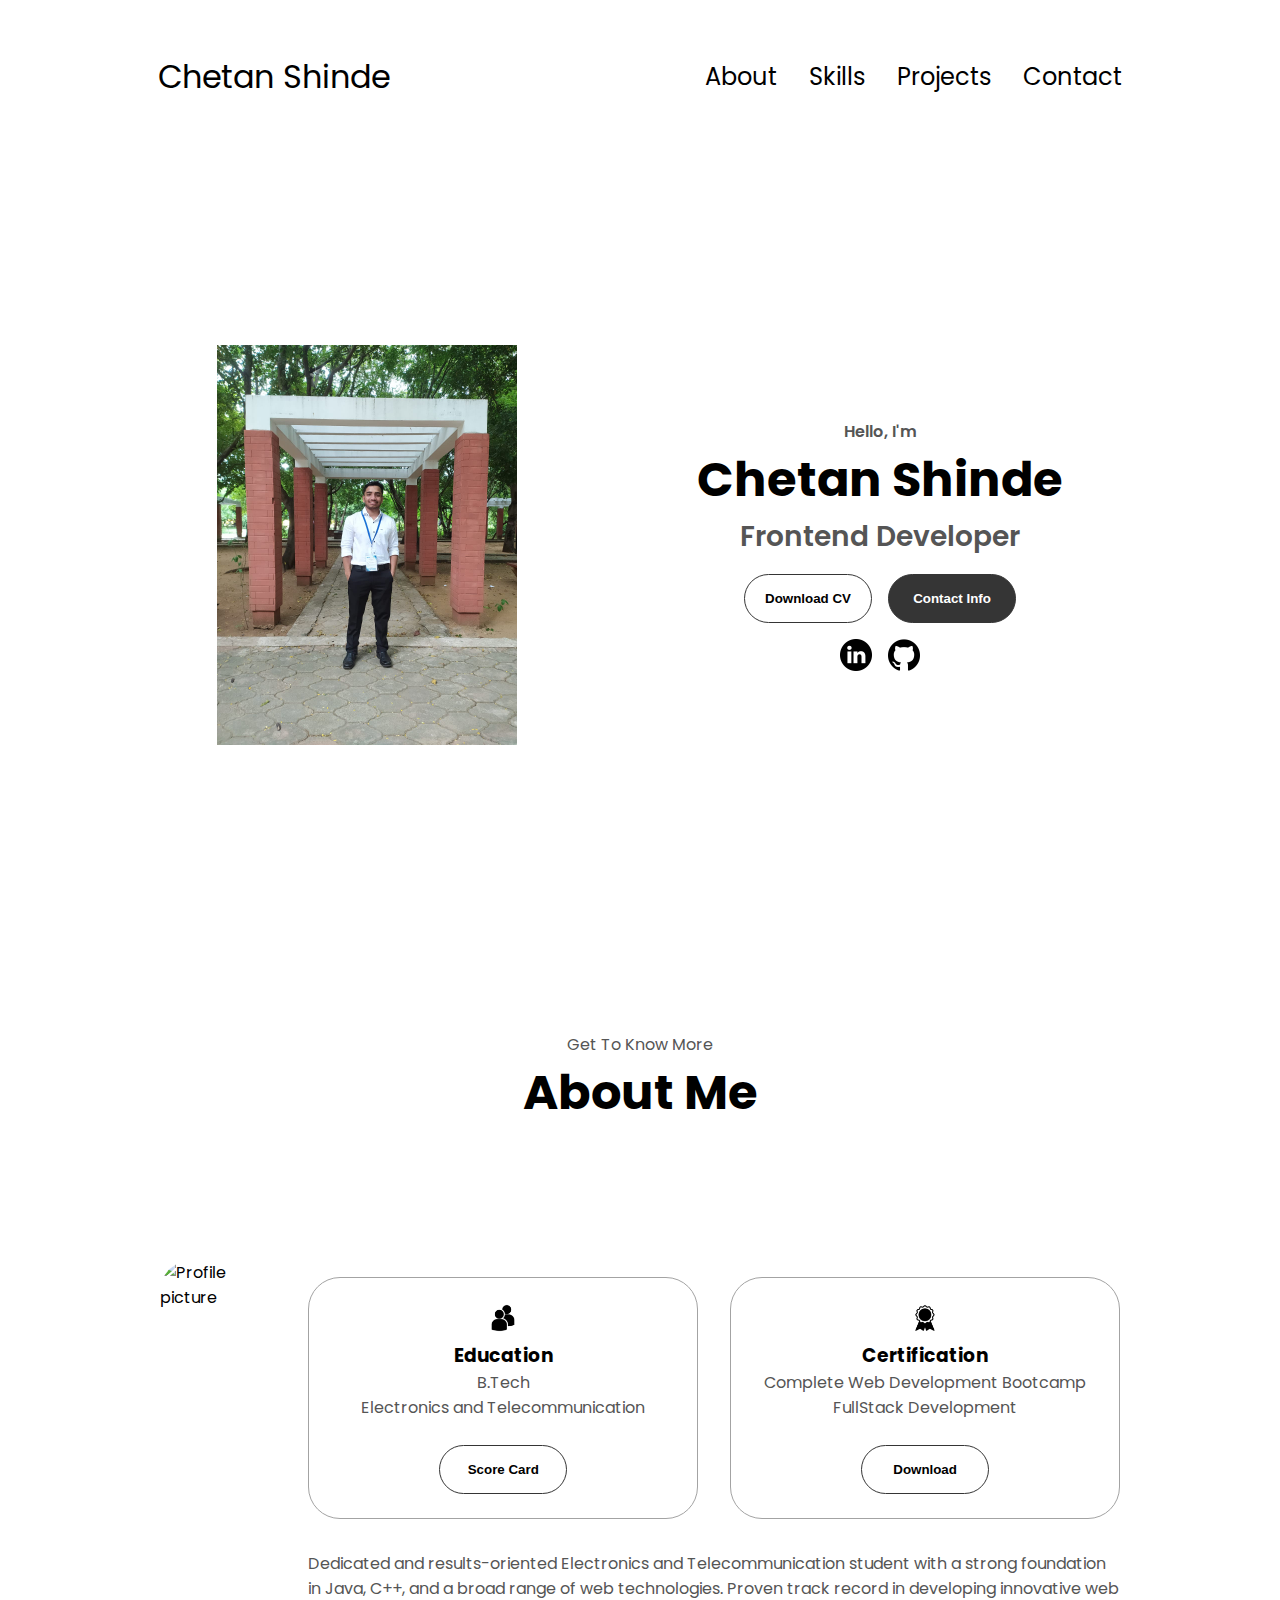
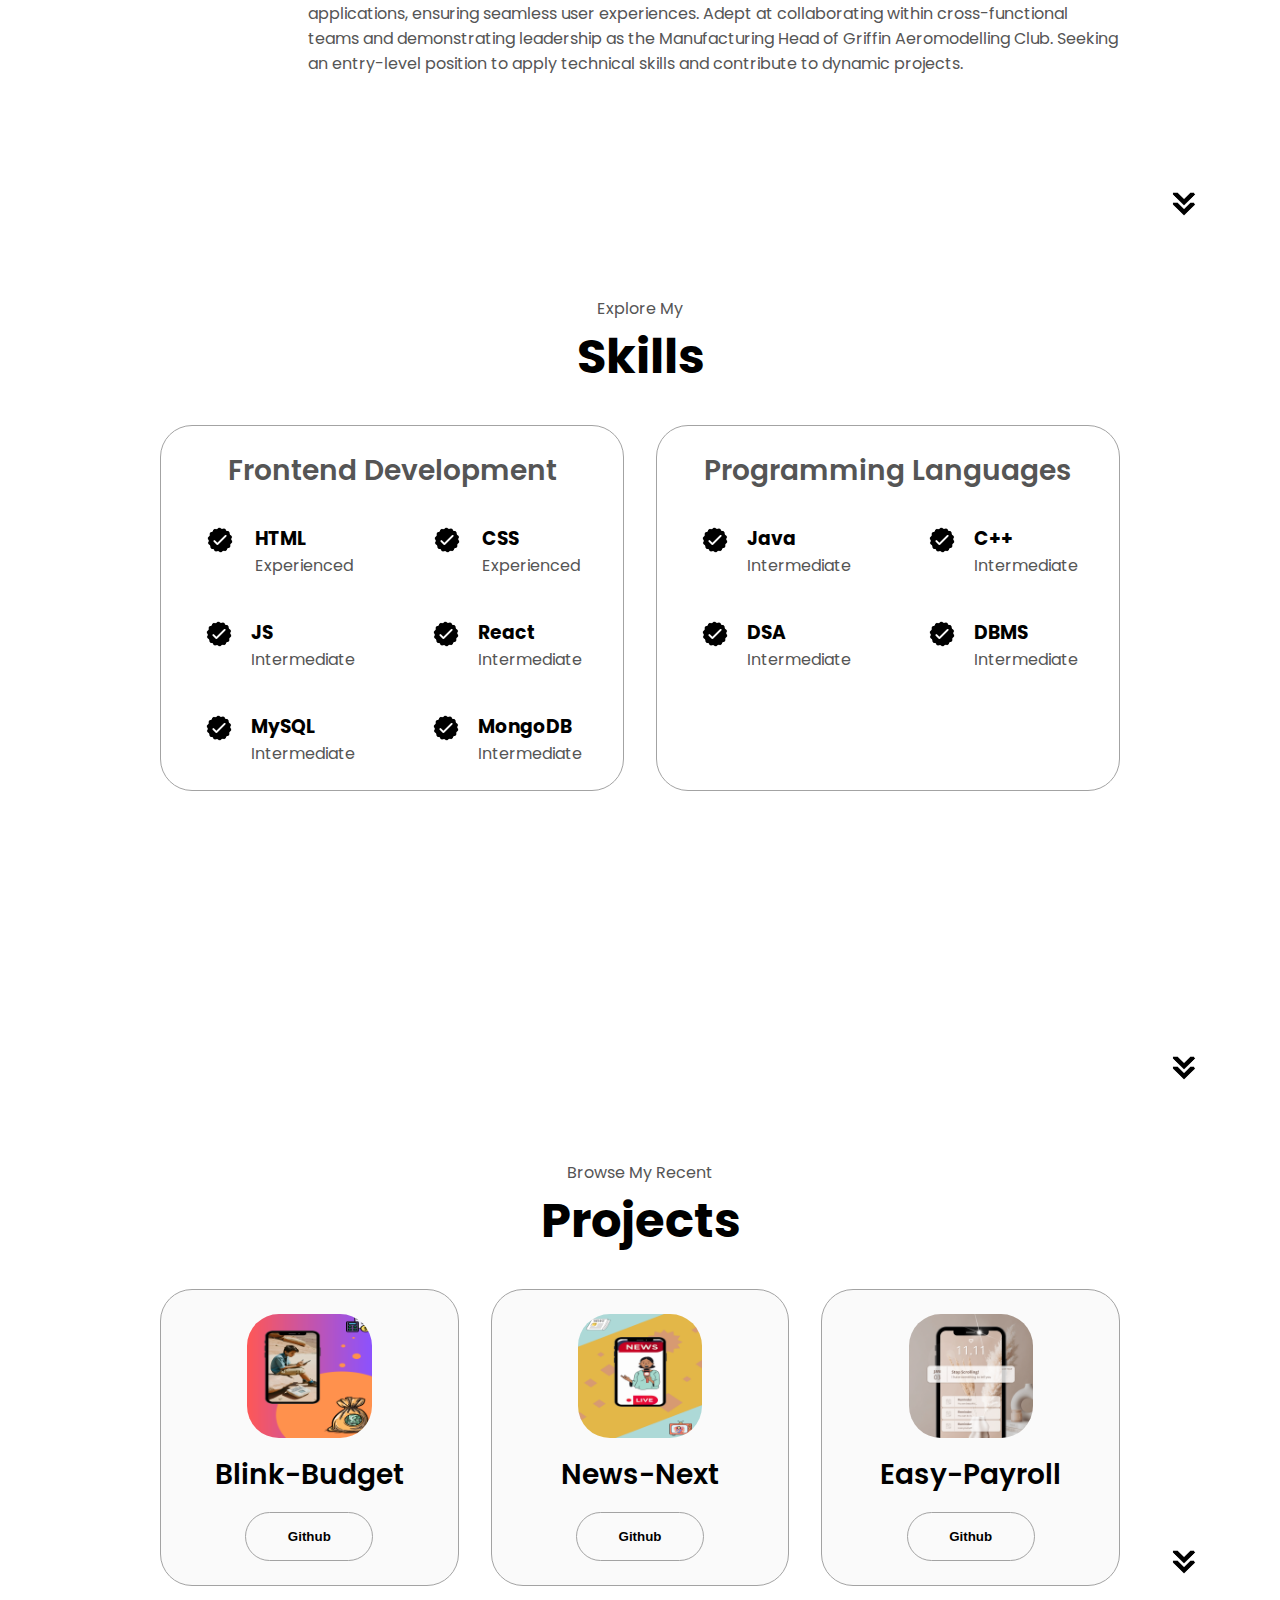
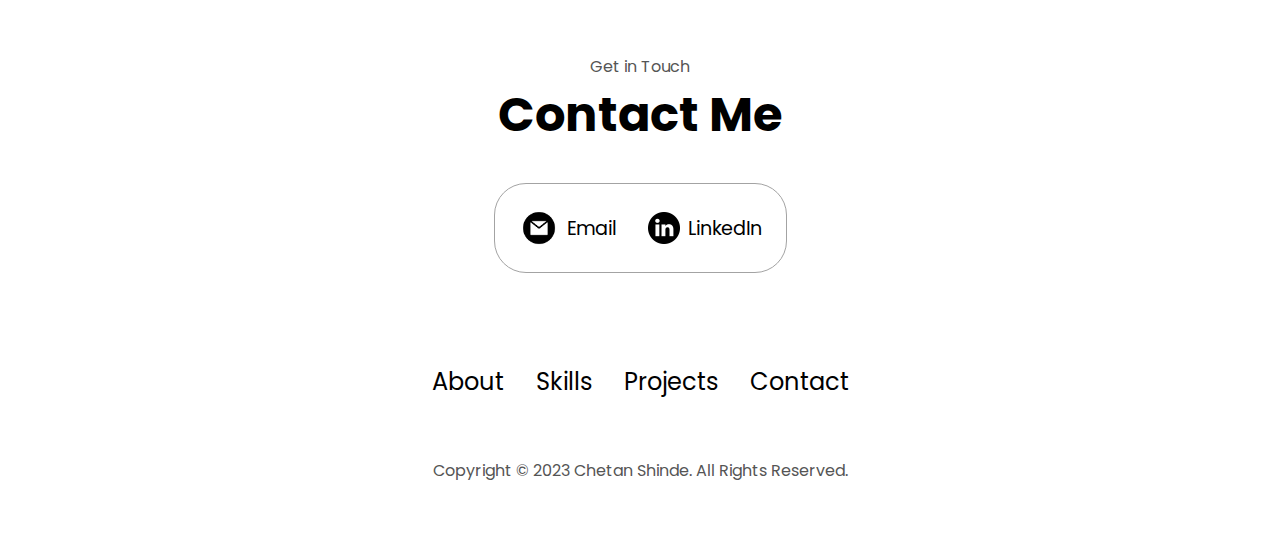
==== index.html @ 5b7fb18b "Update index.html" ====
<!DOCTYPE html>
<html lang="en">
  <head>
    <meta charset="UTF-8" />
    <meta http-equiv="X-UA-Compatible" content="IE=edge" />
    <meta name="viewport" content="width=device-width, initial-scale=1.0" />
    <title>My Portfolio</title>
    <link rel="stylesheet" href="style.css" />
    <link rel="stylesheet" href="mediaqueries.css" />
  </head>
  <body>
    <nav id="desktop-nav">
      <div class="logo">Chetan Shinde</div>
      <div>
        <ul class="nav-links">
          <li><a href="#about">About</a></li>
          <li><a href="#experience">Skills</a></li>
          <li><a href="#projects">Projects</a></li>
          <li><a href="#contact">Contact</a></li>
        </ul>
      </div>
    </nav>
    <nav id="hamburger-nav">
      <div class="logo">Chetan Shinde</div>
      <div class="hamburger-menu">
        <div class="hamburger-icon" onclick="toggleMenu()">
          <span></span>
          <span></span>
          <span></span>
        </div>
        <div class="menu-links">
          <li><a href="#about" onclick="toggleMenu()">About</a></li>
          <li><a href="#experience" onclick="toggleMenu()">Experience</a></li>
          <li><a href="#projects" onclick="toggleMenu()">Projects</a></li>
          <li><a href="#contact" onclick="toggleMenu()">Contact</a></li>
        </div>
      </div>
    </nav>
    <section id="profile">
      <div class="section__pic-container">
        <img src="./assets/profile-pic1.jpg" alt="Chetan Shinde profile picture" />
      </div>
      <div class="section__text">
        <p class="section__text__p1">Hello, I'm</p>
        <h1 class="title">Chetan Shinde</h1>
        <p class="section__text__p2">Frontend Developer</p>
        <div class="btn-container">
          <button
            class="btn btn-color-2"
            onclick="window.open('./assets/Chetan_Shinde_A5.pdf')"
          >
            Download CV
          </button>
          <button class="btn btn-color-1" onclick="location.href='./#contact'">
            Contact Info
          </button>
        </div>
        <div id="socials-container">
          <img
            src="./assets/linkedin.png"
            alt="My LinkedIn profile"
            class="icon"
            onclick="location.href='https://www.linkedin.com/in/chetan-shinde-199a44221/'"
          />
          <img
            src="./assets/github.png"
            alt="My Github profile"
            class="icon"
            onclick="location.href='https://github.com/Chetan51423'"
          />
        </div>
      </div>
    </section>


    <section id="about">
      <p class="section__text__p1">Get To Know More</p>
      <h1 class="title">About Me</h1>
      <div class="section-container">
        <div class="section__pic-container">
          <img
            src="./assets/10.png"
            alt="Profile picture"
            class="about-pic"
          />
        </div>
        <div class="about-details-container">
          <div class="about-containers">
            <div class="details-container">
              <img
                src="./assets/education.png"
                alt="Education icon"
                class="icon"
              />
              <h3>Education</h3>
              <p>B.Tech<br />Electronics and Telecommunication</p>
              <br>
              <div class="btn-container">
                <button
                  class="btn btn-color-2"
                  onclick="window.open('./assets/FY1_merged.pdf')"
                >
                  Score Card
                </button>
              </div>
            </div>
            <div class="details-container">
              <img
                src="./assets/experience.png"
                alt="Experience icon"
                class="icon"
              />
              <h3>Certification</h3>
              <p>Complete Web Development Bootcamp <br />FullStack Development</p>
              <br>
              <div class="btn-container">
                <button
                  class="btn btn-color-2"
                  onclick="window.open('./assets/certificate.pdf')"
                >
                  Download
                </button>
              </div>
            </div>
          </div>
          <div class="text-container">
            <p>
              Dedicated and results-oriented Electronics and Telecommunication student with a strong foundation in Java, C++, and a broad range of web technologies. Proven track record in developing innovative web applications, ensuring seamless user experiences. Adept at collaborating within cross-functional teams and demonstrating leadership as the Manufacturing Head of Griffin Aeromodelling Club. Seeking an entry-level position to apply technical skills and contribute to dynamic projects.
            </p>
          </div>
        </div>
      </div>
      <img
        src="./assets/arrow.png"
        alt="Arrow icon"
        class="icon arrow"
        onclick="location.href='./#experience'"
      />
    </section>


    <section id="experience">
      <p class="section__text__p1">Explore My</p>
      <h1 class="title">Skills</h1>
      <div class="experience-details-container">
        <div class="about-containers">
          <div class="details-container">
            <h2 class="experience-sub-title">Frontend Development</h2>
            <div class="article-container">
              <article>
                <img
                  src="./assets/checkmark.png"
                  alt="Experience icon"
                  class="icon"
                />
                <div>
                  <h3>HTML</h3>
                  <p>Experienced</p>
                </div>
              </article>
              <article>
                <img
                  src="./assets/checkmark.png"
                  alt="Experience icon"
                  class="icon"
                />
                <div>
                  <h3>CSS</h3>
                  <p>Experienced</p>
                </div>
              </article>
              <article>
                <img
                  src="./assets/checkmark.png"
                  alt="Experience icon"
                  class="icon"
                />
                <div>
                  <h3>JS</h3>
                  <p>Intermediate</p>
                </div>
              </article>
              <article>
                <img
                  src="./assets/checkmark.png"
                  alt="Experience icon"
                  class="icon"
                />
                <div>
                  <h3>React</h3>
                  <p>Intermediate</p>
                </div>
              </article>
              <article>
                <img
                  src="./assets/checkmark.png"
                  alt="Experience icon"
                  class="icon"
                />
                <div>
                  <h3>MySQL</h3>
                  <p>Intermediate</p>
                </div>
              </article>
              <article>
                <img
                  src="./assets/checkmark.png"
                  alt="Experience icon"
                  class="icon"
                />
                <div>
                  <h3>MongoDB</h3>
                  <p>Intermediate</p>
                </div>
              </article>
            </div>
          </div>
          
          <div class="details-container">
            <h2 class="experience-sub-title">Programming Languages</h2>
            <div class="article-container">
              <article>
                <img
                  src="./assets/checkmark.png"
                  alt="Experience icon"
                  class="icon"
                />
                <div>
                  <h3>Java</h3>
                  <p>Intermediate</p>
                </div>
              </article>
              <article>
                <img
                  src="./assets/checkmark.png"
                  alt="Experience icon"
                  class="icon"
                />
                <div>
                  <h3>C++</h3>
                  <p>Intermediate</p>
                </div>
              </article>
              
              <article>
                <img
                  src="./assets/checkmark.png"
                  alt="Experience icon"
                  class="icon"
                />
                <div>
                  <h3>DSA</h3>
                  <p>Intermediate</p>
                </div>
              </article>
              <article>
                <img
                  src="./assets/checkmark.png"
                  alt="Experience icon"
                  class="icon"
                />
                <div>
                  <h3>DBMS</h3>
                  <p>Intermediate</p>
                </div>
              </article>
            </div>
          </div>
        </div>
      </div>
      <img
        src="./assets/arrow.png"
        alt="Arrow icon"
        class="icon arrow"
        onclick="location.href='./#projects'"
      />
    </section>
    <section id="projects">
      <p class="section__text__p1">Browse My Recent</p>
      <h1 class="title">Projects</h1>
      <div class="experience-details-container">
        <div class="about-containers">
          <div class="details-container color-container">
            <div class="article-container">
              <img
                src="./assets/resize2.png"
                alt="Project 1"
                class="project-img"
              />
            </div>
            <h2 class="experience-sub-title project-title">Blink-Budget</h2>
            <div class="btn-container">
              <button
                class="btn btn-color-2 project-btn"
                onclick="location.href='https://github.com/Chetan51423/Expense-Tracker-App'"
              >
                Github
              </button>
              <!-- <button
                class="btn btn-color-2 project-btn"
                onclick="location.href='https://github.com/'"
              >
                Live Demo
              </button> -->
            </div>
          </div>
          
          <div class="details-container color-container">
            <div class="article-container">
              <img
                src="./assets/resize1.png"
                alt="Project 2"
                class="project-img"
              />
            </div>
            <h2 class="experience-sub-title project-title">News-Next</h2>
            <div class="btn-container">
              <button
                class="btn btn-color-2 project-btn"
                onclick="location.href='https://github.com/Chetan51423/newsapp'"
              >
                Github
              </button>
              <!-- <button
                class="btn btn-color-2 project-btn"
                onclick="location.href='https://github.com/'"
              >
                Live Demo
              </button> -->
            </div>
          </div>
          <div class="details-container color-container">
            <div class="article-container">
              <img
                src="./assets/project-2.png"
                alt="Project 3"
                class="project-img"
              />
            </div>
            <h2 class="experience-sub-title project-title">Easy-Payroll</h2>
            <div class="btn-container">
              <button
                class="btn btn-color-2 project-btn"
                onclick="location.href='https://github.com/Chetan51423/Employee_Payroll_System'"
              >
                Github
              </button>
              <!-- <button
                class="btn btn-color-2 project-btn"
                onclick="location.href='https://github.com/'"
              >
                Live Demo
              </button> -->
            </div>
          </div>
        </div>
        
      </div>    
      <img
        src="./assets/arrow.png"
        alt="Arrow icon"
        class="icon arrow"
        onclick="location.href='./#contact'"
      />
    </section>
    <section id="contact">
      <p class="section__text__p1">Get in Touch</p>
      <h1 class="title">Contact Me</h1>
      <div class="contact-info-upper-container">
        <div class="contact-info-container">
          <img
            src="./assets/email.png"
            alt="Email icon"
            class="icon contact-icon email-icon"
          />
          <p><a href="mailto:chetanshinde51423@gmail.com">Email</a></p>
        </div>
        <div class="contact-info-container">
          <img
            src="./assets/linkedin.png"
            alt="LinkedIn icon"
            class="icon contact-icon"
          />
          <p><a href="https://www.linkedin.com/in/chetan-shinde-199a44221/">LinkedIn</a></p>
        </div>
      </div>
    </section>
    <footer>
      <nav>
        <div class="nav-links-container">
          <ul class="nav-links">
            <li><a href="#about">About</a></li>
            <li><a href="#experience">Skills</a></li>
            <li><a href="#projects">Projects</a></li>
            <li><a href="#contact">Contact</a></li>
          </ul>
        </div>
      </nav>
      <p>Copyright &#169; 2023 Chetan Shinde. All Rights Reserved.</p>
    </footer>
    <script src="script.js"></script>
  </body>
</html>
---- style.css ----
/* GENERAL */

@import url("https://fonts.googleapis.com/css2?family=Poppins:wght@300;400;500;600&display=swap");

* {
  margin: 0;
  padding: 0;
  box-sizing: border-box;
}

body {
  font-family: "Poppins", sans-serif;
}

html {
  scroll-behavior: smooth;
}

p {
  color: rgb(85, 85, 85);
}

/* TRANSITION */

a,
.btn {
  transition: all 300ms ease;
}

/* DESKTOP NAV */

nav,
.nav-links {
  display: flex;
}

nav {
  justify-content: space-around;
  align-items: center;
  height: 17vh;
}

.nav-links {
  gap: 2rem;
  list-style: none;
  font-size: 1.5rem;
}

a {
  color: black;
  text-decoration: none;
  text-decoration-color: white;
}

a:hover {
  color: grey;
  text-decoration: underline;
  text-underline-offset: 1rem;
  text-decoration-color: rgb(181, 181, 181);
}

.logo {
  font-size: 2rem;
}

.logo:hover {
  cursor: default;
}

/* HAMBURGER MENU */

#hamburger-nav {
  display: none;
}

.hamburger-menu {
  position: relative;
  display: inline-block;
}

.hamburger-icon {
  display: flex;
  flex-direction: column;
  justify-content: space-between;
  height: 24px;
  width: 30px;
  cursor: pointer;
}

.hamburger-icon span {
  width: 100%;
  height: 2px;
  background-color: black;
  transition: all 0.3 ease-in-out;
}

.menu-links {
  position: absolute;
  top: 100%;
  right: 0;
  background-color: white;
  width: fit-content;
  max-height: 0;
  overflow: hidden;
  transition: all 0.3 ease-in-out;
}

.menu-links a {
  display: block;
  padding: 10px;
  text-align: center;
  font-size: 1.5rem;
  color: black;
  text-decoration: none;
  transition: all 0.3 ease-in-out;
}

.menu-links li {
  list-style: none;
}

.menu-links.open {
  max-height: 300px;
}

.hamburger-icon.open span:first-child {
  transform: rotate(45deg) translate(10px, 5px);
}

.hamburger-icon.open span:nth-child(2) {
  opacity: 0;
}

.hamburger-icon.open span:last-child {
  transform: rotate(-45deg) translate(10px, -5px);
}

.hamburger-icon span:first-child {
  transform: none;
}

.hamburger-icon span:first-child {
  opacity: 1;
}

.hamburger-icon span:first-child {
  transform: none;
}

/* SECTIONS */

section {
  padding-top: 4vh;
  height: 96vh;
  margin: 0 10rem;
  box-sizing: border-box;
  min-height: fit-content;
}

.section-container {
  display: flex;
}

/* PROFILE SECTION */

#profile {
  display: flex;
  justify-content: center;
  gap: 5rem;
  height: 80vh;
}

.section__pic-container {
  display: flex;
  height: 400px;
  width: 400px;
  margin: auto 0;
}

.section__text {
  align-self: center;
  text-align: center;
}

.section__text p {
  font-weight: 600;
}

.section__text__p1 {
  text-align: center;
}

.section__text__p2 {
  font-size: 1.75rem;
  margin-bottom: 1rem;
}

.title {
  font-size: 3rem;
  text-align: center;
}

#socials-container {
  display: flex;
  justify-content: center;
  margin-top: 1rem;
  gap: 1rem;
}

/* ICONS */

.icon {
  cursor: pointer;
  height: 2rem;
}

/* BUTTONS */

.btn-container {
  display: flex;
  justify-content: center;
  gap: 1rem;
}

.btn {
  font-weight: 600;
  transition: all 300ms ease;
  padding: 1rem;
  width: 8rem;
  border-radius: 2rem;
}

.btn-color-1,
.btn-color-2 {
  border: rgb(53, 53, 53) 0.1rem solid;
}

.btn-color-1:hover,
.btn-color-2:hover {
  cursor: pointer;
}

.btn-color-1,
.btn-color-2:hover {
  background: rgb(53, 53, 53);
  color: white;
}

.btn-color-1:hover {
  background: rgb(0, 0, 0);
}

.btn-color-2 {
  background: none;
}

.btn-color-2:hover {
  border: rgb(255, 255, 255) 0.1rem solid;
}

.btn-container {
  gap: 1rem;
}

/* ABOUT SECTION */

#about {
  position: relative;
}

.about-containers {
  gap: 2rem;
  margin-bottom: 2rem;
  margin-top: 2rem;
}

.about-details-container {
  justify-content: center;
  flex-direction: column;
}

.about-containers,
.about-details-container {
  display: flex;
}

.about-pic {
  border-radius: 2rem;
}

.arrow {
  position: absolute;
  right: -5rem;
  bottom: 2.5rem;
}

.details-container {
  padding: 1.5rem;
  flex: 1;
  background: white;
  border-radius: 2rem;
  border: rgb(53, 53, 53) 0.1rem solid;
  border-color: rgb(163, 163, 163);
  text-align: center;
}

.section-container {
  gap: 4rem;
  height: 80%;
}

.section__pic-container {
  height: 400px;
  width: 400px;
  margin: auto 0;
}

/* EXPERIENCE SECTION */

#experience {
  position: relative;
}

.experience-sub-title {
  color: rgb(85, 85, 85);
  font-weight: 600;
  font-size: 1.75rem;
  margin-bottom: 2rem;
}

.experience-details-container {
  display: flex;
  justify-content: center;
  flex-direction: column;
}

.article-container {
  display: flex;
  text-align: initial;
  flex-wrap: wrap;
  flex-direction: row;
  gap: 2.5rem;
  justify-content: space-around;
}

article {
  display: flex;
  width: 10rem;
  justify-content: space-around;
  gap: 0.5rem;
}

article .icon {
  cursor: default;
}

/* PROJECTS SECTION */

#projects {
  position: relative;
}

.color-container {
  border-color: rgb(163, 163, 163);
  background: rgb(250, 250, 250);
}

.project-img {
  border-radius: 2rem;
  width: 50%;
  height: 50%;
}

.project-title {
  margin: 1rem;
  color: black;
}

.project-btn {
  color: black;
  border-color: rgb(163, 163, 163);
}

/* CONTACT */

#contact {
  display: flex;
  justify-content: center;
  flex-direction: column;
  height: 30vh;
  
  /* margin-top: 200px; */
  
}

.contact-info-upper-container {
  display: flex;
  justify-content: center;
  border-radius: 2rem;
  border: rgb(53, 53, 53) 0.1rem solid;
  border-color: rgb(163, 163, 163);
  background: (250, 250, 250);
  margin: 2rem auto;
  padding: 0.5rem;
}

.contact-info-container {
  display: flex;
  align-items: center;
  justify-content: center;
  gap: 0.5rem;
  margin: 1rem;
}

.contact-info-container p {
  font-size: larger;
}

.contact-icon {
  cursor: default;
}

.email-icon {
  height: 2.5rem;
}

/* FOOTER SECTION */

footer {
  height: 26vh;
  margin: 0 1rem;
}

footer p {
  text-align: center;
}
---- mediaqueries.css ----
@media screen and (max-width: 1400px) {
  #profile {
    height: 83vh;
    margin-bottom: 6rem;
  }
  .about-containers {
    flex-wrap: wrap;
  }
  #contact,
  #projects {
    height: fit-content;
  }
}

@media screen and (max-width: 1200px) {
  #desktop-nav {
    display: none;
  }
  #hamburger-nav {
    display: flex;
  }
  #experience,
  .experience-details-container {
    margin-top: 2rem;
  }
  #profile,
  .section-container {
    display: block;
  }
  .arrow {
    display: none;
  }
  section,
  .section-container {
    height: fit-content;
  }
  section {
    margin: 0 5%;
  }
  .section__pic-container {
    width: 275px;
    height: 275px;
    margin: 0 auto 2rem;
  }
  .about-containers {
    margin-top: 0;
  }
}

@media screen and (max-width: 600px) {
  #contact,
  footer {
    height: 40vh;
  }
  #profile {
    height: 83vh;
    margin-bottom: 0;
  }
  article {
    font-size: 1rem;
  }
  footer nav {
    height: fit-content;
    margin-bottom: 2rem;
  }
  .about-containers,
  .contact-info-upper-container,
  .btn-container {
    flex-wrap: wrap;
  }
  .contact-info-container {
    margin: 0;
  }
  .contact-info-container p,
  .nav-links li a {
    font-size: 1rem;
  }
  .experience-sub-title {
    font-size: 1.25rem;
  }
  .logo {
    font-size: 1.5rem;
  }
  .nav-links {
    flex-direction: column;
    gap: 0.5rem;
    text-align: center;
  }
  .section__pic-container {
    width: auto;
    height: 46vw;
    justify-content: center;
  }
  .section__text__p2 {
    font-size: 1.25rem;
  }
  .title {
    font-size: 2rem;
  }
  .text-container {
    text-align: justify;
  }
}
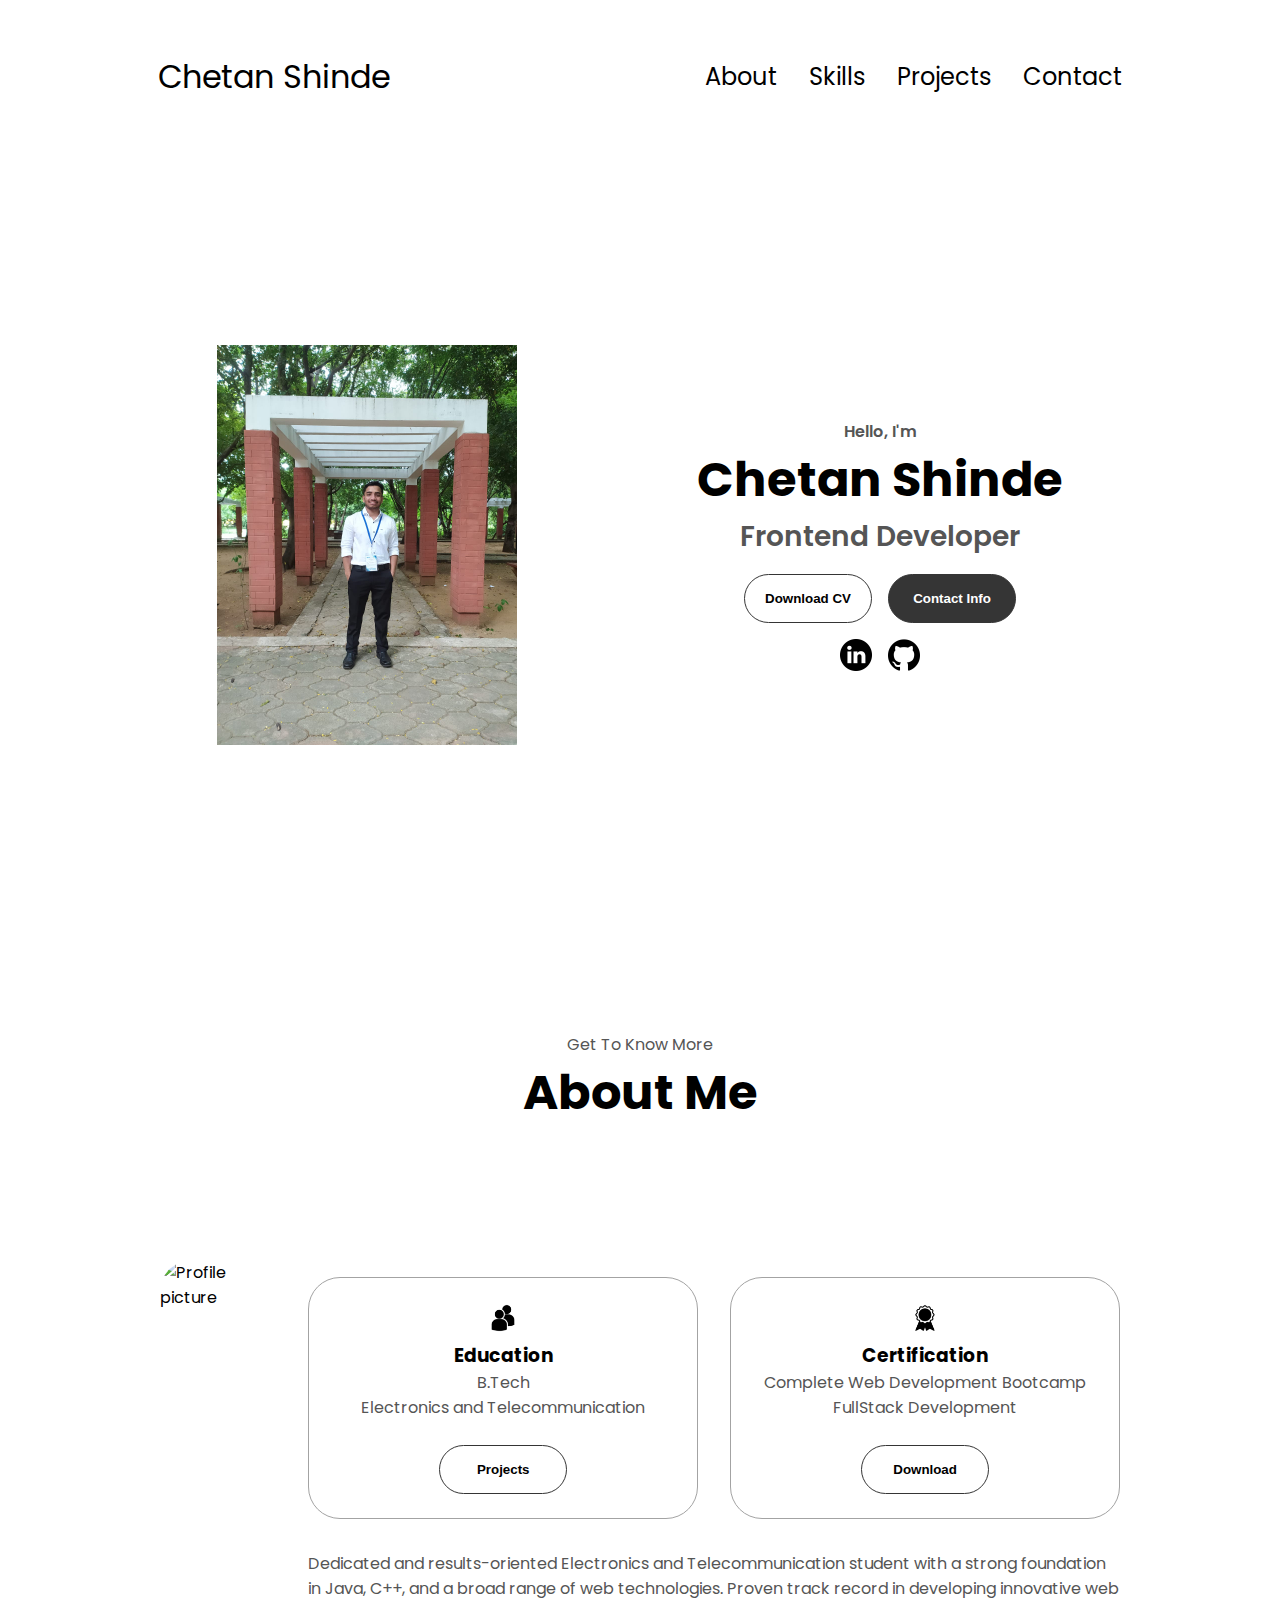
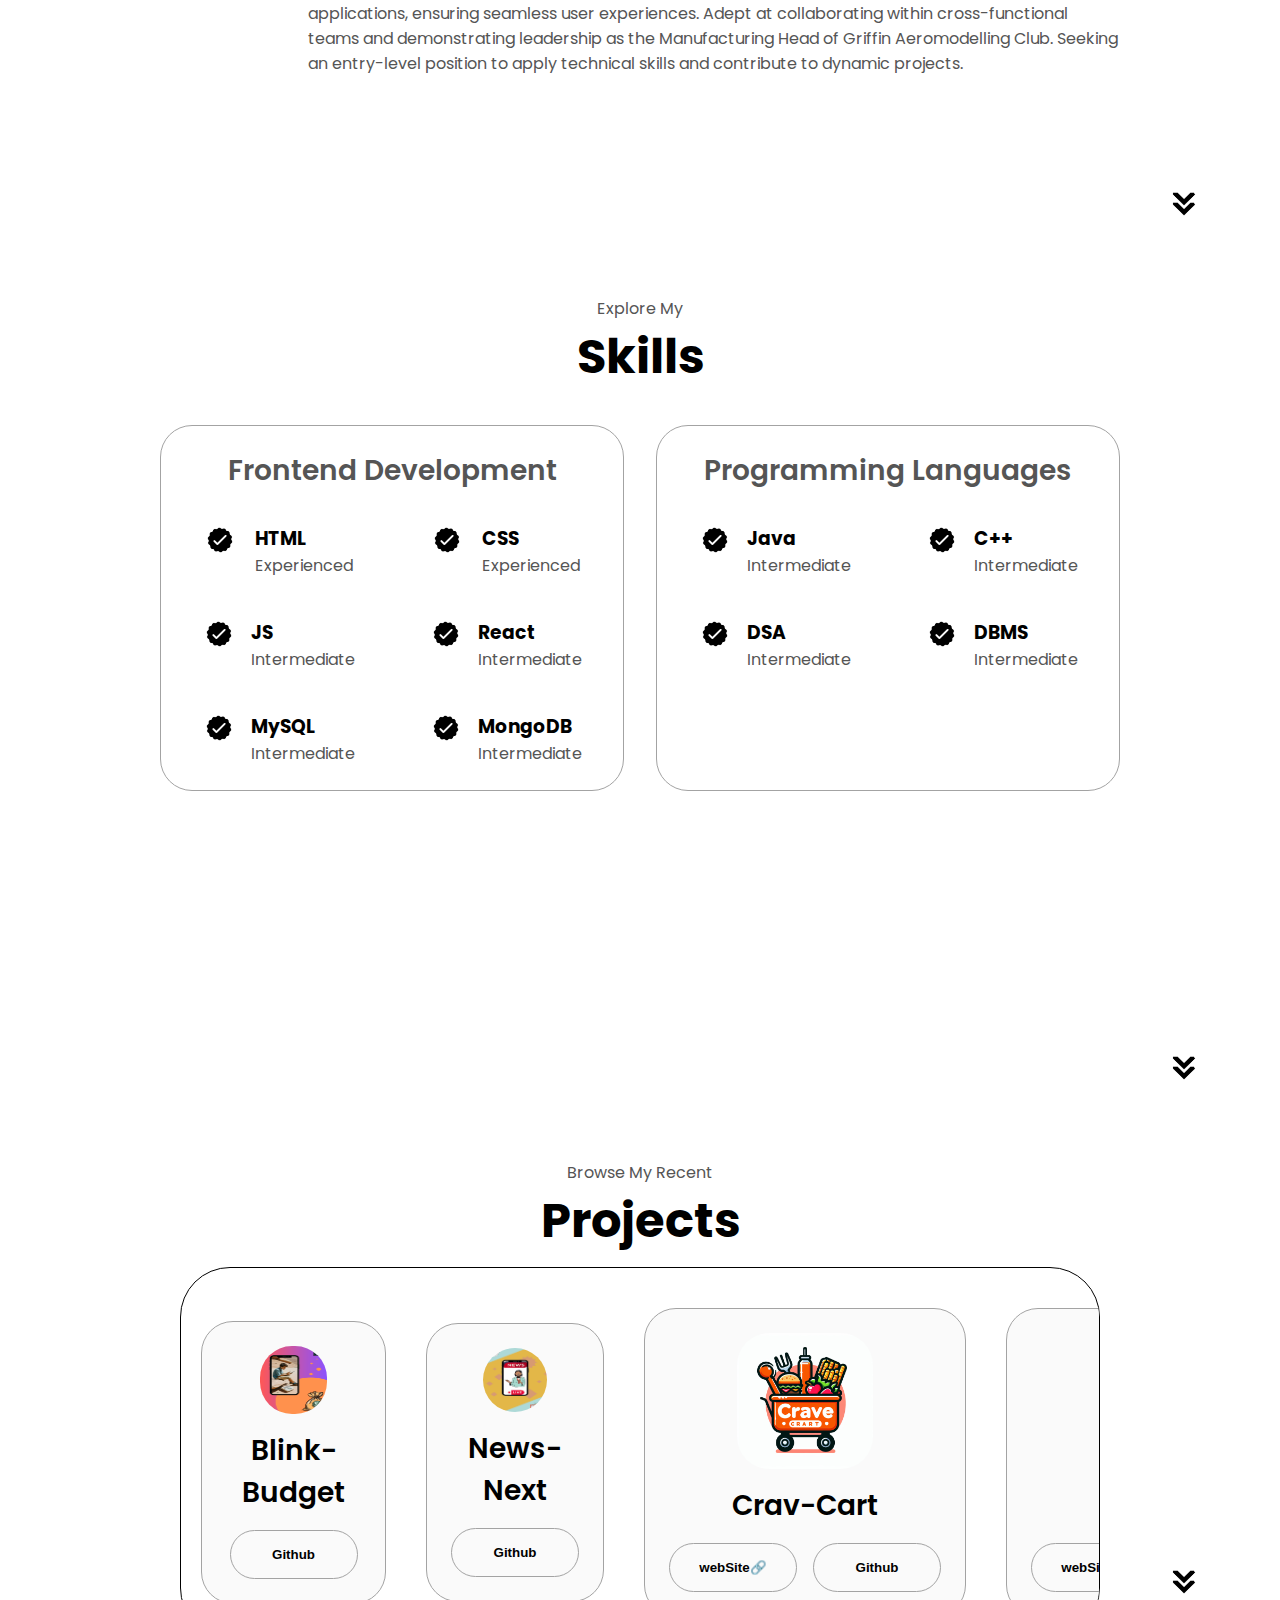
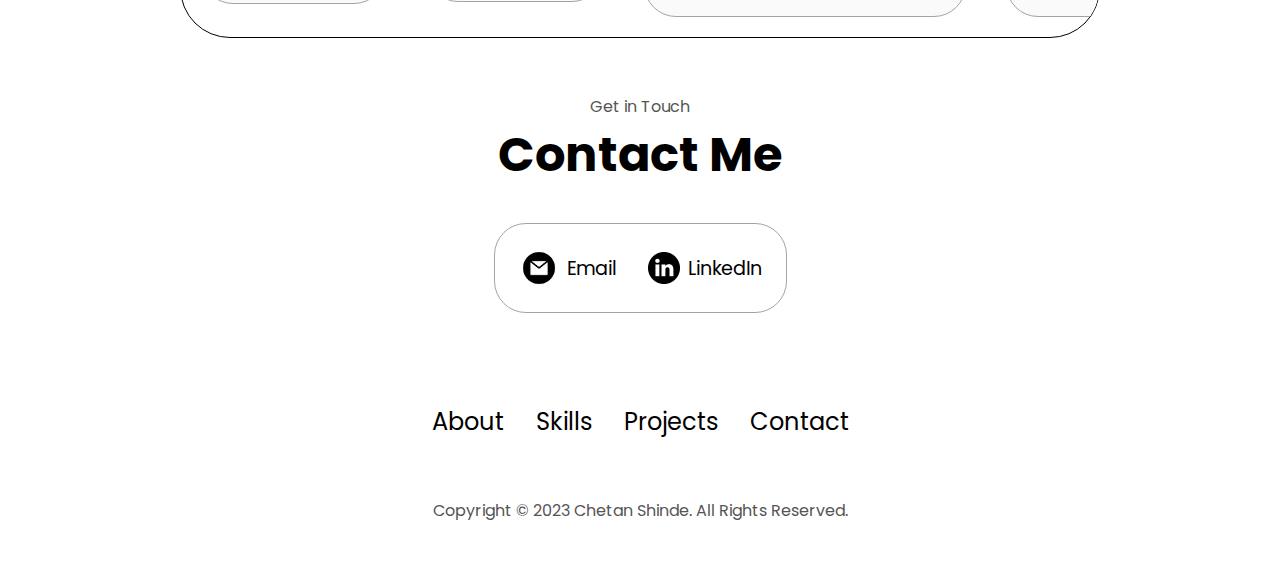
==== commit 9ffcc165: "add new peojects" ====
--- a/index.html
+++ b/index.html
@@ -7,6 +7,9 @@
     <title>My Portfolio</title>
     <link rel="stylesheet" href="style.css" />
     <link rel="stylesheet" href="mediaqueries.css" />
+    <link rel="stylesheet" href="https://unpkg.com/simplebar/dist/simplebar.min.css">
+    <script src="https://unpkg.com/simplebar/dist/simplebar.min.js"></script>
+
   </head>
   <body>
     <nav id="desktop-nav">
@@ -96,12 +99,15 @@
               <p>B.Tech<br />Electronics and Telecommunication</p>
               <br>
               <div class="btn-container">
-                <button
+                <a class="a-btn" href="#projects">
+                  <button
                   class="btn btn-color-2"
-                  onclick="window.open('./assets/FY1_merged.pdf')"
-                >
-                  Score Card
-                </button>
+                  >
+                  <!-- onclick="window.open('./assets/FY1_merged.pdf')" -->
+                  Projects
+                  </button>
+                </a>
+                
               </div>
             </div>
             <div class="details-container">
@@ -116,7 +122,7 @@
               <div class="btn-container">
                 <button
                   class="btn btn-color-2"
-                  onclick="window.open('./assets/certificate.pdf')"
+                  onclick="window.open('./assets/Web development bootcamp.pdf')"
                 >
                   Download
                 </button>
@@ -275,12 +281,14 @@
         onclick="location.href='./#projects'"
       />
     </section>
+
     <section id="projects">
       <p class="section__text__p1">Browse My Recent</p>
       <h1 class="title">Projects</h1>
-      <div class="experience-details-container">
-        <div class="about-containers">
-          <div class="details-container color-container">
+
+      <div class="project-grid">
+        <div class="project-grid-child">
+          <div class="details-container color-container ">
             <div class="article-container">
               <img
                 src="./assets/resize2.png"
@@ -332,6 +340,96 @@
           <div class="details-container color-container">
             <div class="article-container">
               <img
+                src="./assets/logo2.jpg"
+                alt="Project 3"
+                class="project-img"
+              />
+            </div>
+            <h2 class="experience-sub-title project-title">Crav-Cart</h2>
+            <div class="btn-container">
+              <button
+                class="btn btn-color-2 project-btn"
+                onclick="location.href='https://cravecart.netlify.app/'"
+              >
+                webSite🔗
+              </button>
+              <button
+                class="btn btn-color-2 project-btn"
+                onclick="location.href='https://cravecart.netlify.app/'"
+              >
+                Github
+              </button>
+              <!-- <button
+                class="btn btn-color-2 project-btn"
+                onclick="location.href='https://github.com/'"
+              >
+                Live Demo
+              </button> -->
+            </div>
+          </div>
+          <div class="details-container color-container">
+            <div class="article-container">
+              <img
+                src="./assets/weather_app2.png"
+                alt="Project 3"
+                class="project-img"
+              />
+            </div>
+            <h2 class="experience-sub-title project-title">skyglam</h2>
+            <div class="btn-container">
+              <button
+                class="btn btn-color-2 project-btn"
+                onclick="location.href='https://skyglam.netlify.app/'"
+              >
+                webSite🔗
+              </button>
+              <button
+                class="btn btn-color-2 project-btn"
+                onclick="location.href='https://github.com/Chetan51423/Wt_course_project_weatherAPP'"
+              >
+                Github
+              </button>
+              <!-- <button
+                class="btn btn-color-2 project-btn"
+                onclick="location.href='https://github.com/'"
+              >
+                Live Demo
+              </button> -->
+            </div>
+          </div>
+          <div class="details-container color-container">
+            <div class="article-container">
+              <img
+                src="./assets/images (1).png"
+                alt="Project 3"
+                class="project-img"
+              />
+            </div>
+            <h2 class="experience-sub-title project-title">Snake-Blaze</h2>
+            <div class="btn-container">
+              <button
+                class="btn btn-color-2 project-btn"
+                onclick="location.href='https://python-mania.netlify.app/'"
+              >
+                webSite🔗
+              </button>
+              <button
+                class="btn btn-color-2 project-btn"
+                onclick="location.href='https://github.com/Chetan51423/Snake-Blaze'"
+              >
+                Github
+              </button>
+              <!-- <button
+                class="btn btn-color-2 project-btn"
+                onclick="location.href='https://github.com/'"
+              >
+                Live Demo
+              </button> -->
+            </div>
+          </div>
+          <div class="details-container color-container">
+            <div class="article-container">
+              <img
                 src="./assets/project-2.png"
                 alt="Project 3"
                 class="project-img"
@@ -353,8 +451,9 @@
               </button> -->
             </div>
           </div>
-        </div>
-        
+          
+          
+        </div>
       </div>    
       <img
         src="./assets/arrow.png"
--- a/style.css
+++ b/style.css
@@ -10,6 +10,7 @@
 
 body {
   font-family: "Poppins", sans-serif;
+  overflow-x: hidden;
 }
 
 html {
@@ -274,6 +275,7 @@
   margin-top: 2rem;
 }
 
+
 .about-details-container {
   justify-content: center;
   flex-direction: column;
@@ -304,6 +306,8 @@
   text-align: center;
 }
 
+
+
 .section-container {
   gap: 4rem;
   height: 80%;
@@ -358,12 +362,19 @@
 
 #projects {
   position: relative;
+  
 }
 
 .color-container {
   border-color: rgb(163, 163, 163);
   background: rgb(250, 250, 250);
-}
+  margin: 20px;
+}
+
+/* .color-container :hover
+{
+  box-shadow: 6px 6px 6px 6px rgba(0, 0, 0, 0.2);;
+} */
 
 .project-img {
   border-radius: 2rem;
@@ -434,3 +445,52 @@
 footer p {
   text-align: center;
 }
+
+
+
+.project-grid-child
+{
+  display: flex;
+  justify-content:space-between;
+  align-items: center;
+  margin: 20px;
+  /* border: 3px solid black; */
+  border: 1px solid black;
+  max-width: 100%;
+  overflow: scroll;
+  margin-top: 10px;
+  padding-top: 20px;
+  border-radius: 50px;
+}
+
+
+
+/* Hide the scrollbar */
+.project-grid-child::-webkit-scrollbar {
+  width: 0; /* Set width to 0 */
+}
+
+
+/* Target WebKit-based browsers (like Chrome, Safari) */
+::-webkit-scrollbar {
+  width: 3px; /* width of the scrollbar */
+}
+
+::-webkit-scrollbar-thumb {
+  background-color: #888; /* color of the scrollbar thumb */
+}
+
+/* Add dots */
+::-webkit-scrollbar-thumb::before {
+  content: ' ';
+  display: block;
+  width: 2px;
+  height: 2px;
+  background-color: #8c8888;
+  border-radius: 2px;
+  margin: 2px; /* spacing between dots */
+  overflow: hidden;
+}
+
+
+
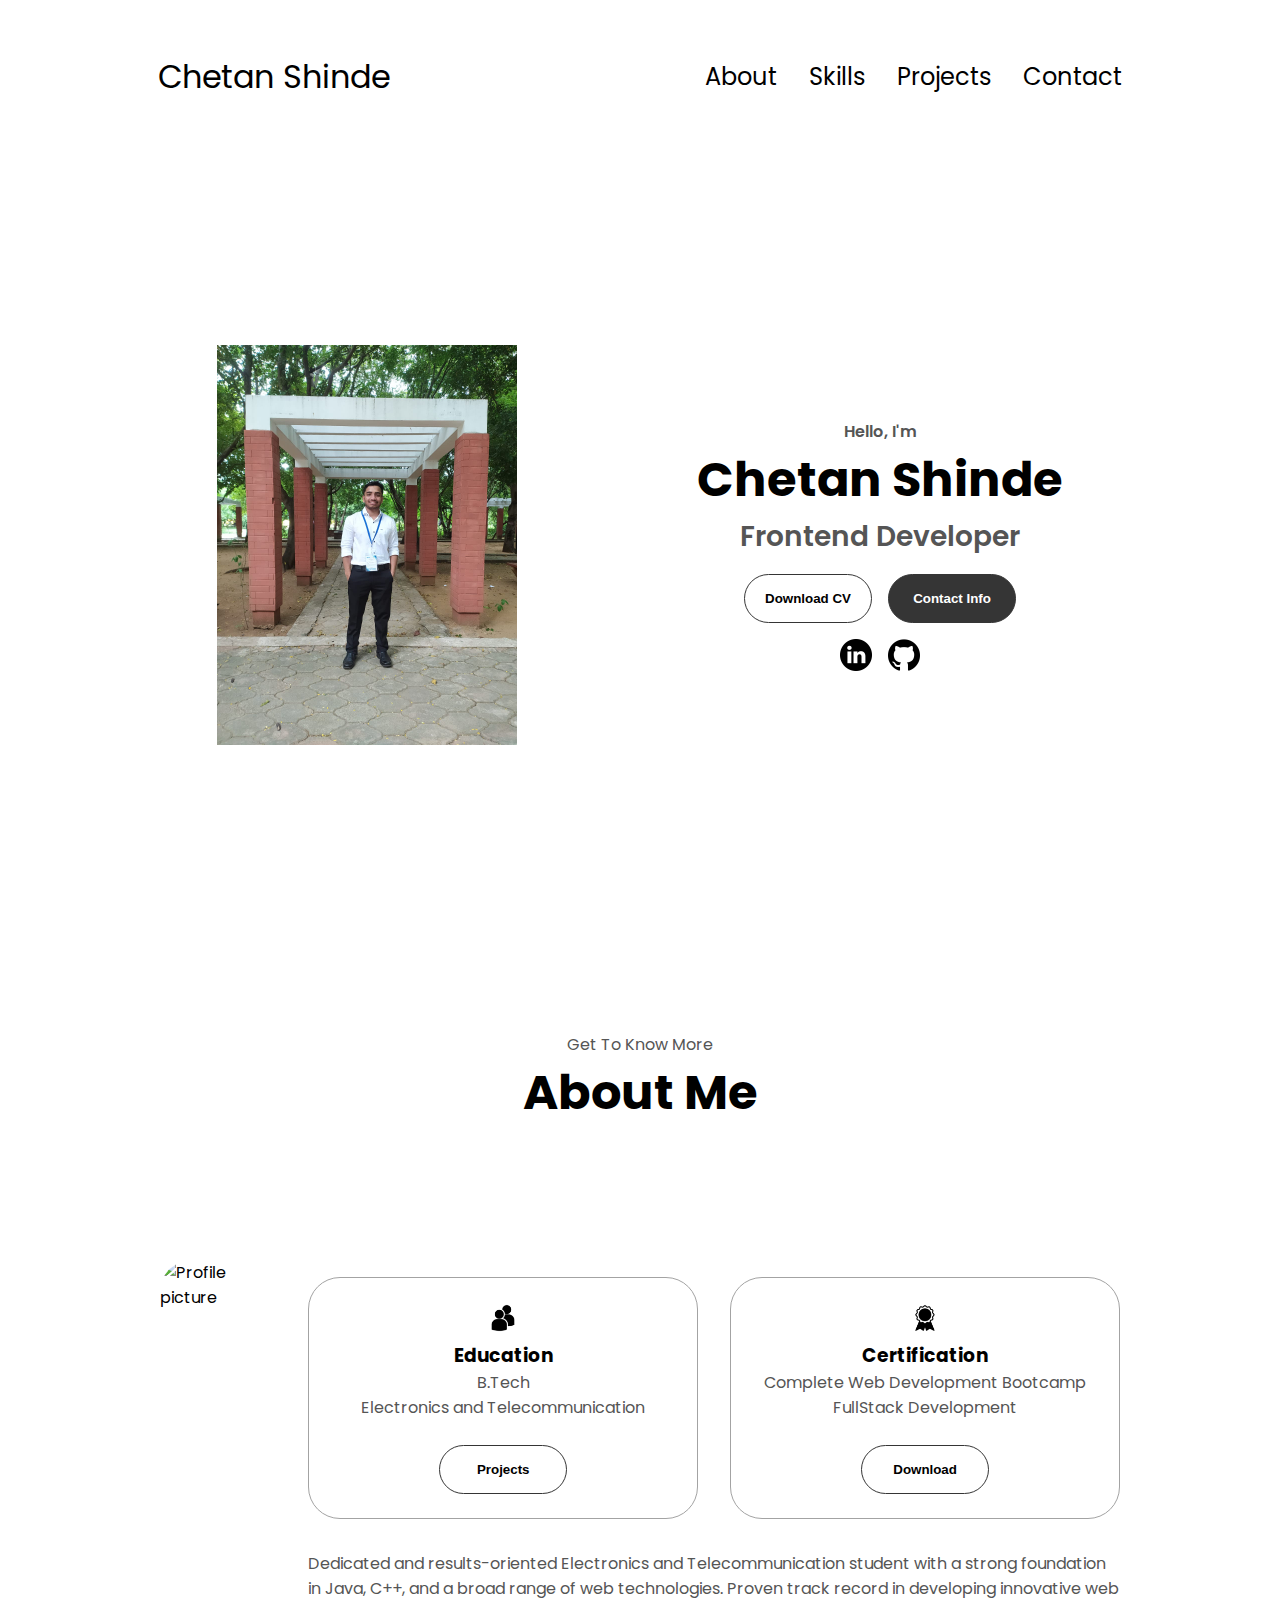
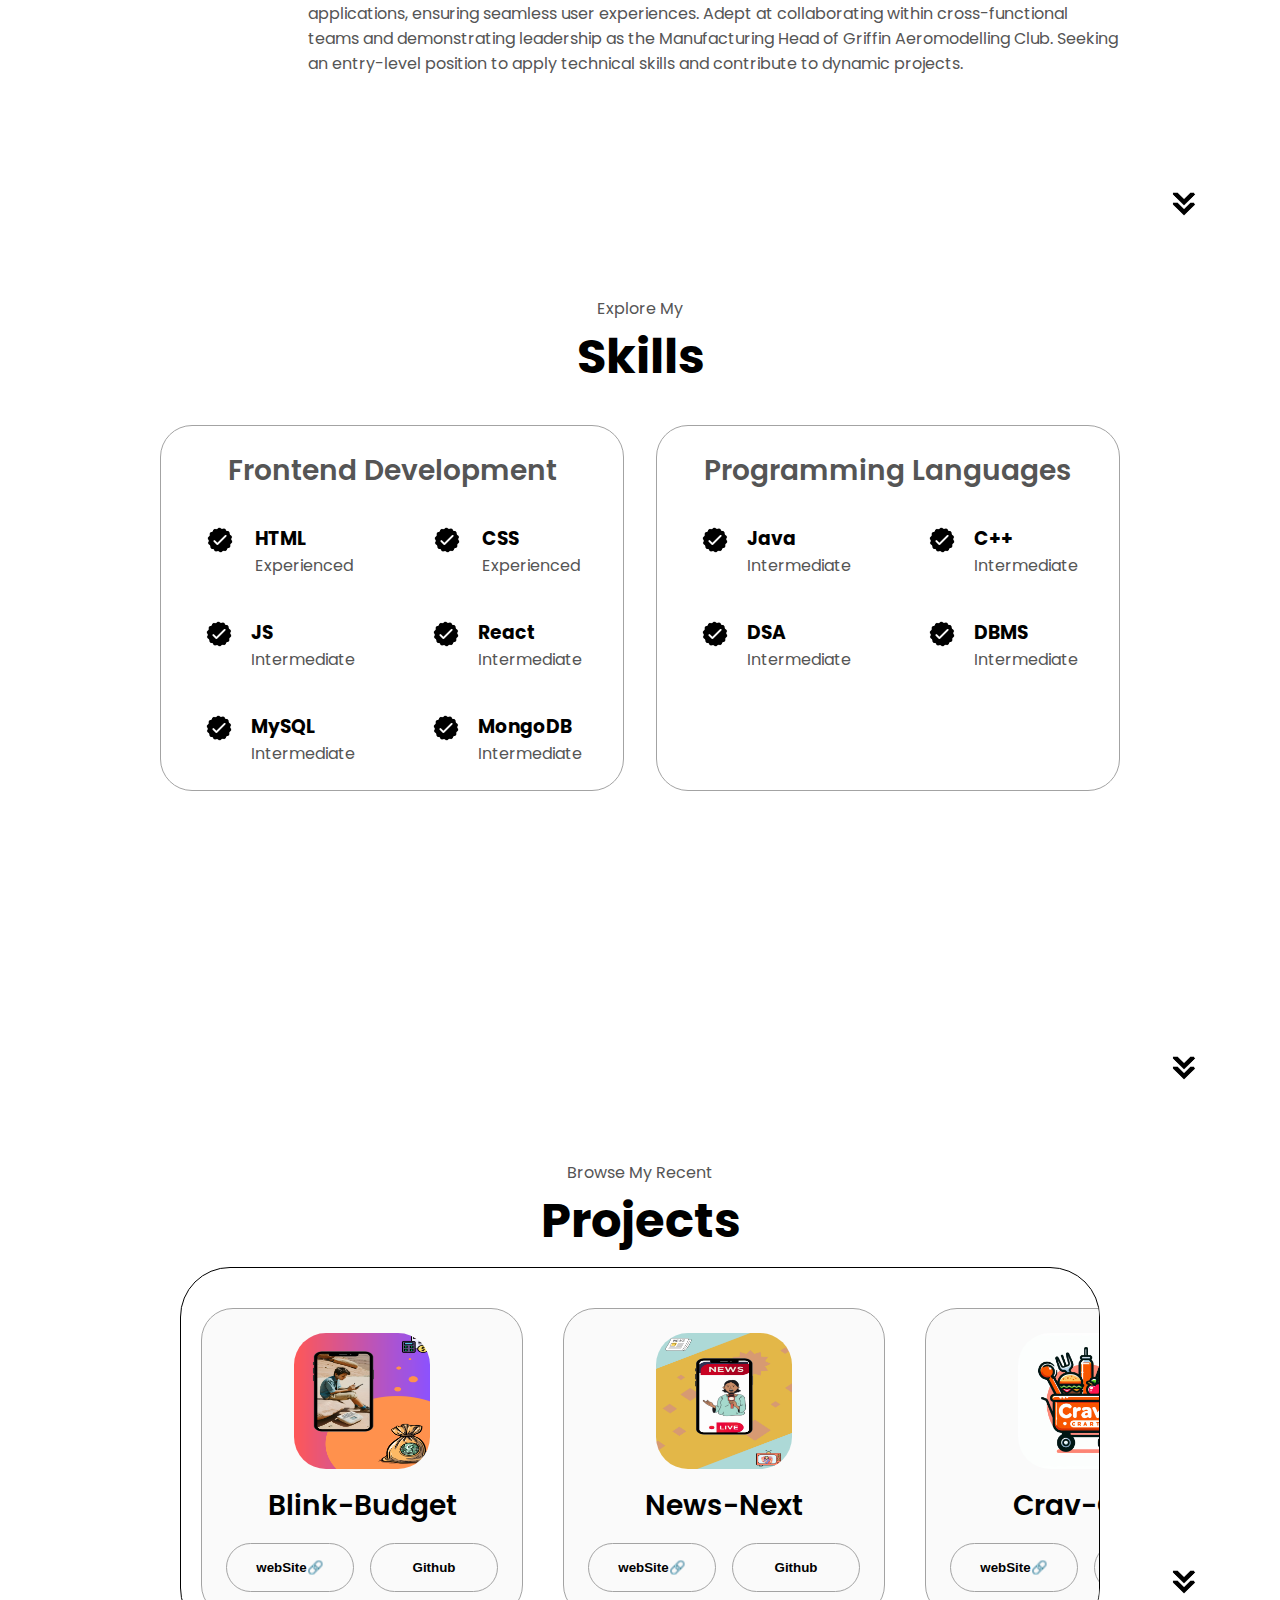
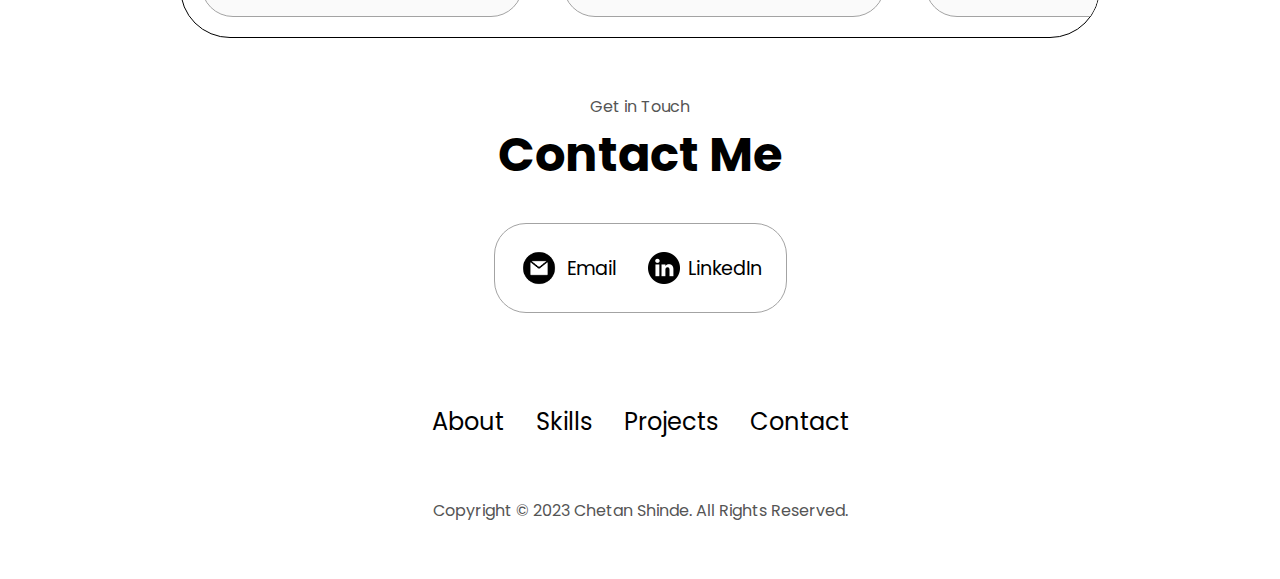
==== commit ffaae467: "make changes in project website link button, add website link buotton" ====
--- a/index.html
+++ b/index.html
@@ -302,6 +302,12 @@
                 class="btn btn-color-2 project-btn"
                 onclick="location.href='https://github.com/Chetan51423/Expense-Tracker-App'"
               >
+                webSite🔗
+              </button>
+              <button
+                class="btn btn-color-2 project-btn"
+                onclick="location.href='https://github.com/Chetan51423/Expense-Tracker-App'"
+              >
                 Github
               </button>
               <!-- <button
@@ -327,6 +333,12 @@
                 class="btn btn-color-2 project-btn"
                 onclick="location.href='https://github.com/Chetan51423/newsapp'"
               >
+                webSite🔗
+              </button>
+              <button
+                class="btn btn-color-2 project-btn"
+                onclick="location.href='https://github.com/Chetan51423/newsapp'"
+              >
                 Github
               </button>
               <!-- <button
@@ -437,6 +449,12 @@
             </div>
             <h2 class="experience-sub-title project-title">Easy-Payroll</h2>
             <div class="btn-container">
+              <button
+                class="btn btn-color-2 project-btn"
+                onclick="location.href='https://github.com/Chetan51423/Employee_Payroll_System'"
+              >
+                webSite🔗
+              </button>
               <button
                 class="btn btn-color-2 project-btn"
                 onclick="location.href='https://github.com/Chetan51423/Employee_Payroll_System'"
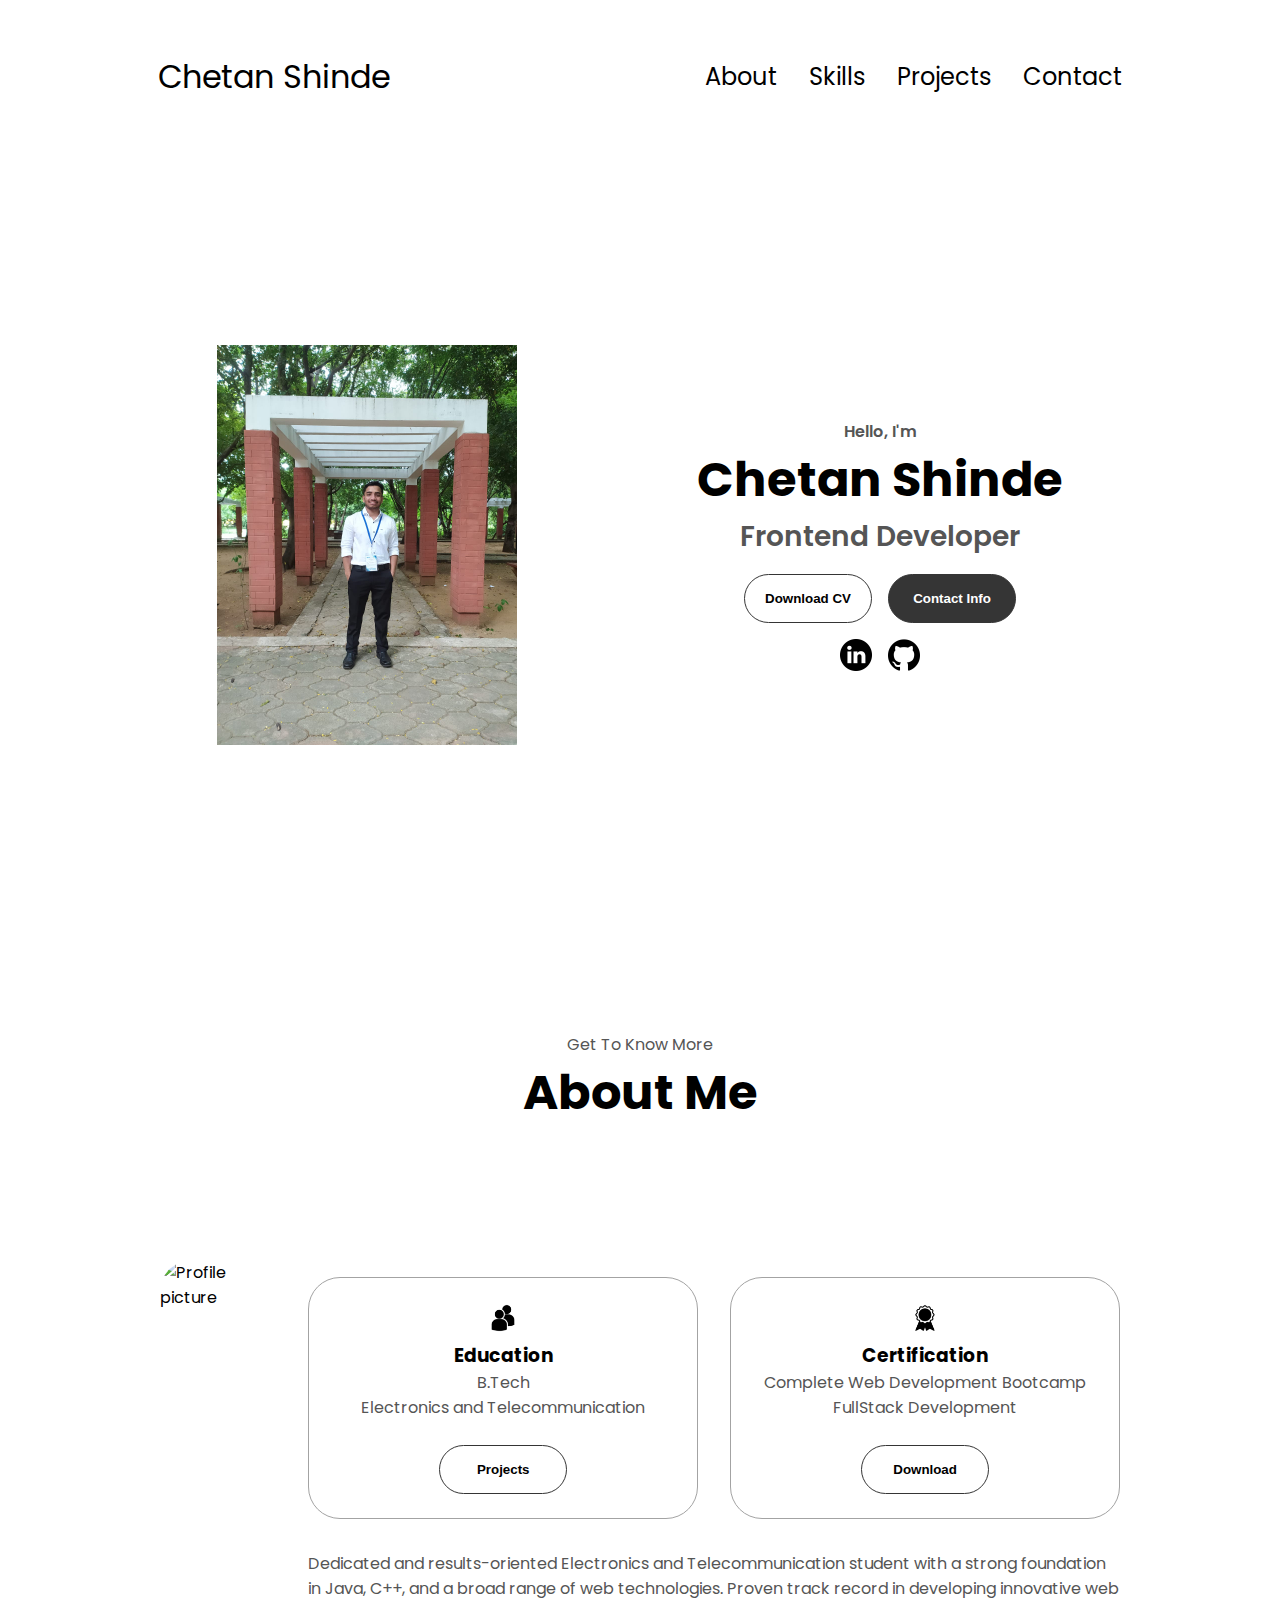
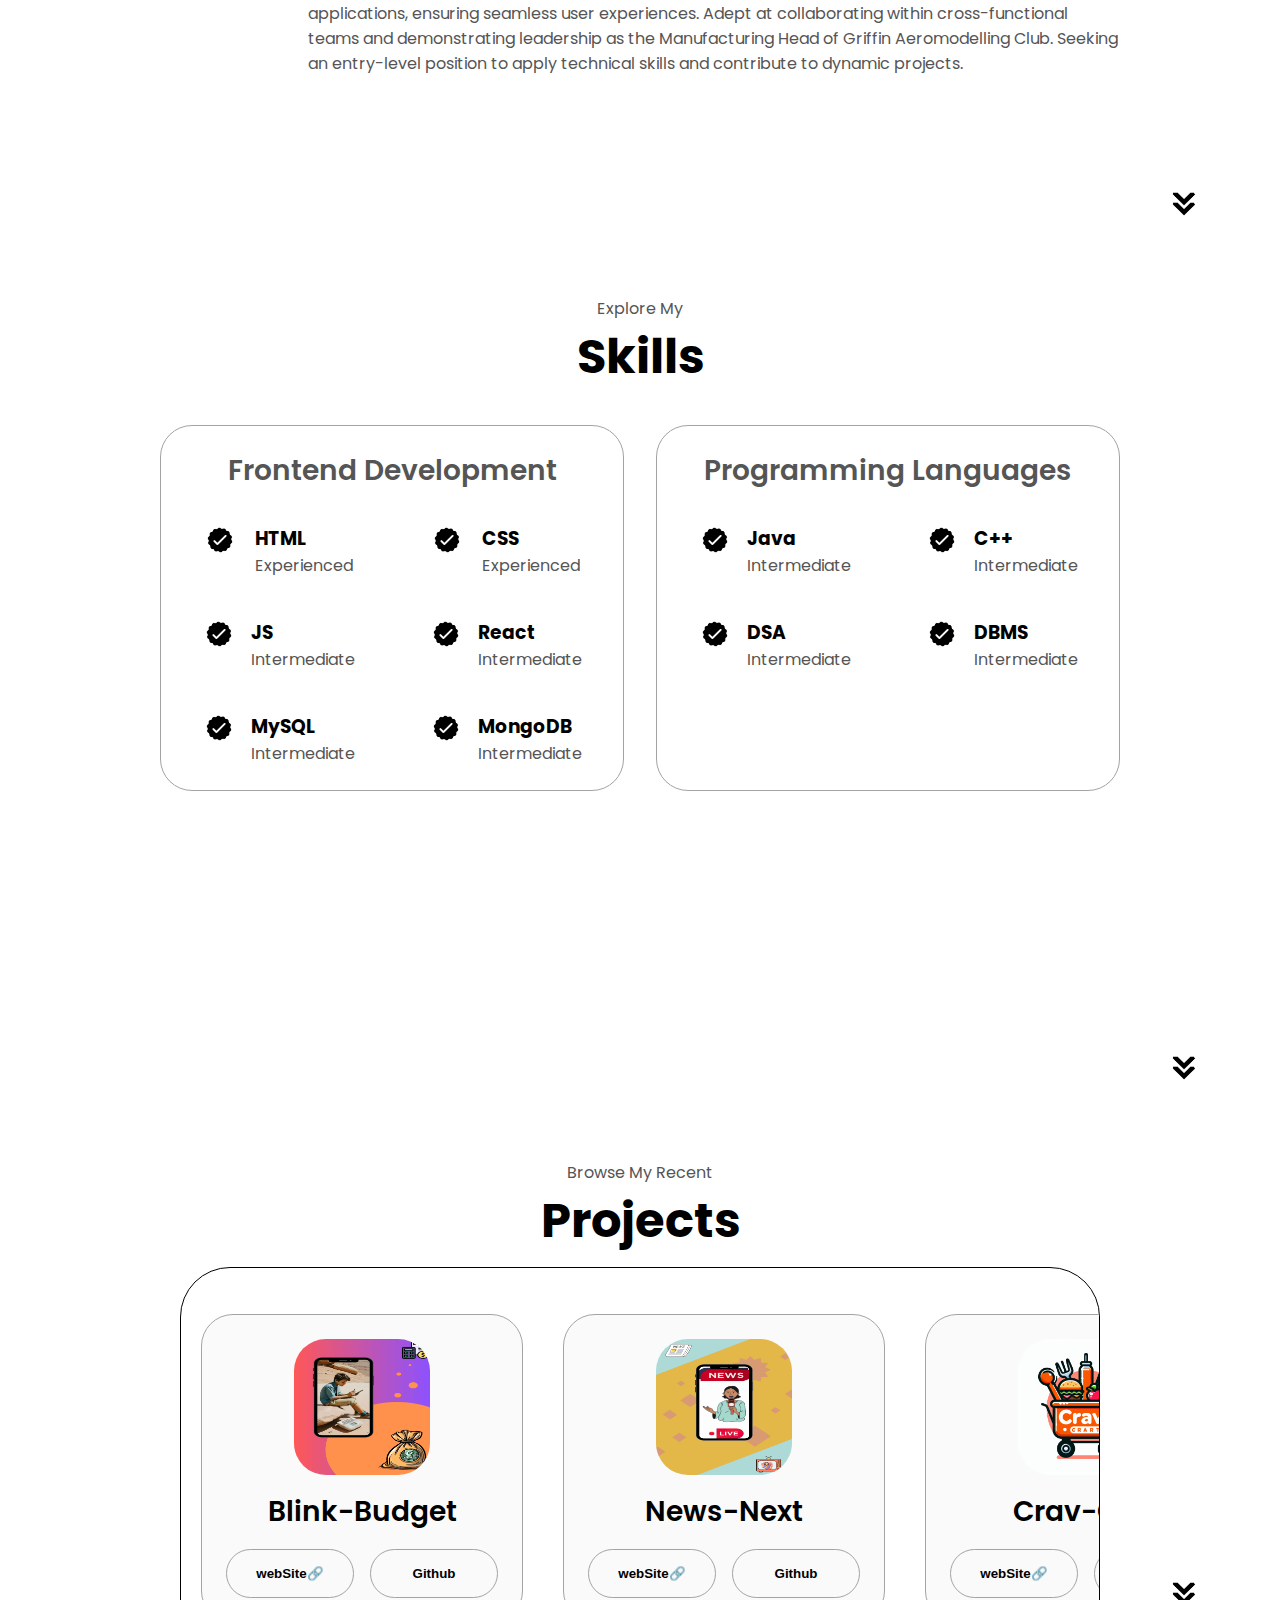
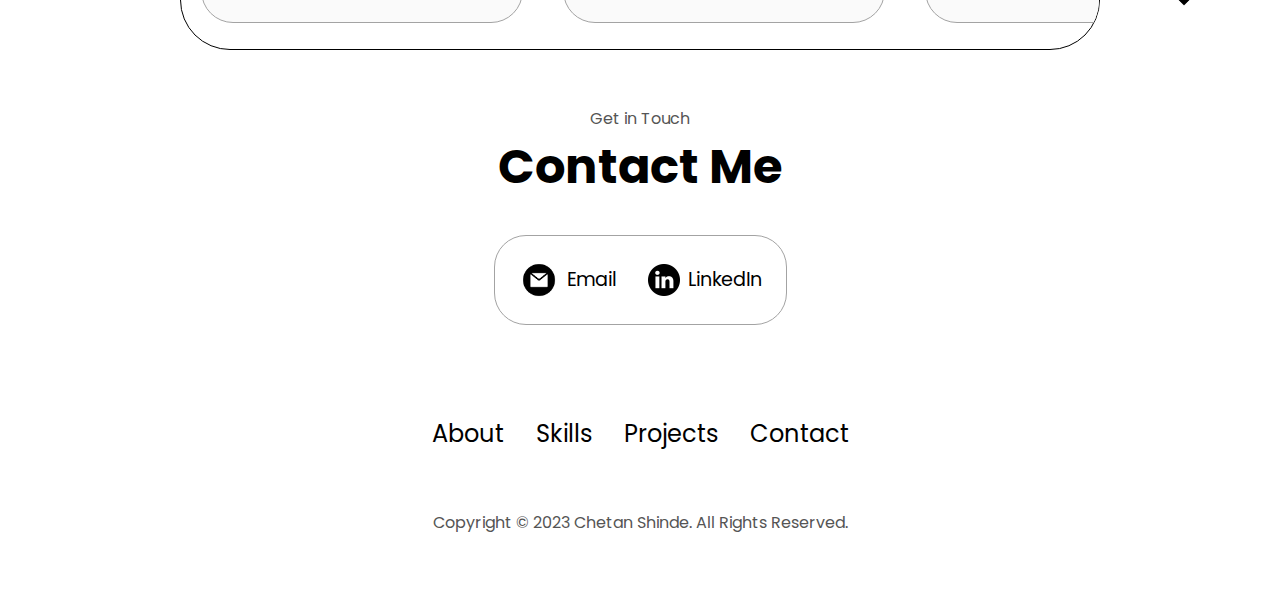
==== commit 6bf85476: "added student helper website to portfolio" ====
--- a/index.html
+++ b/index.html
@@ -428,6 +428,36 @@
               <button
                 class="btn btn-color-2 project-btn"
                 onclick="location.href='https://github.com/Chetan51423/Snake-Blaze'"
+              >
+                Github
+              </button>
+              <!-- <button
+                class="btn btn-color-2 project-btn"
+                onclick="location.href='https://github.com/'"
+              >
+                Live Demo
+              </button> -->
+            </div>
+          </div>
+          <div class="details-container color-container">
+            <div class="article-container">
+              <img
+                src="./assets/project-2.png"
+                alt="Project 3"
+                class="project-img"
+              />
+            </div>
+            <h2 class="experience-sub-title project-title">College-Explore</h2>
+            <div class="btn-container">r
+              <button
+                class="btn btn-color-2 project-btn"
+                onclick="location.href='https://studenthelper.netlify.app/'"
+              >
+                webSite🔗
+              </button>
+              <button
+                class="btn btn-color-2 project-btn"
+                onclick="location.href='https://github.com/Chetan51423/Student-helper.in'"
               >
                 Github
               </button>
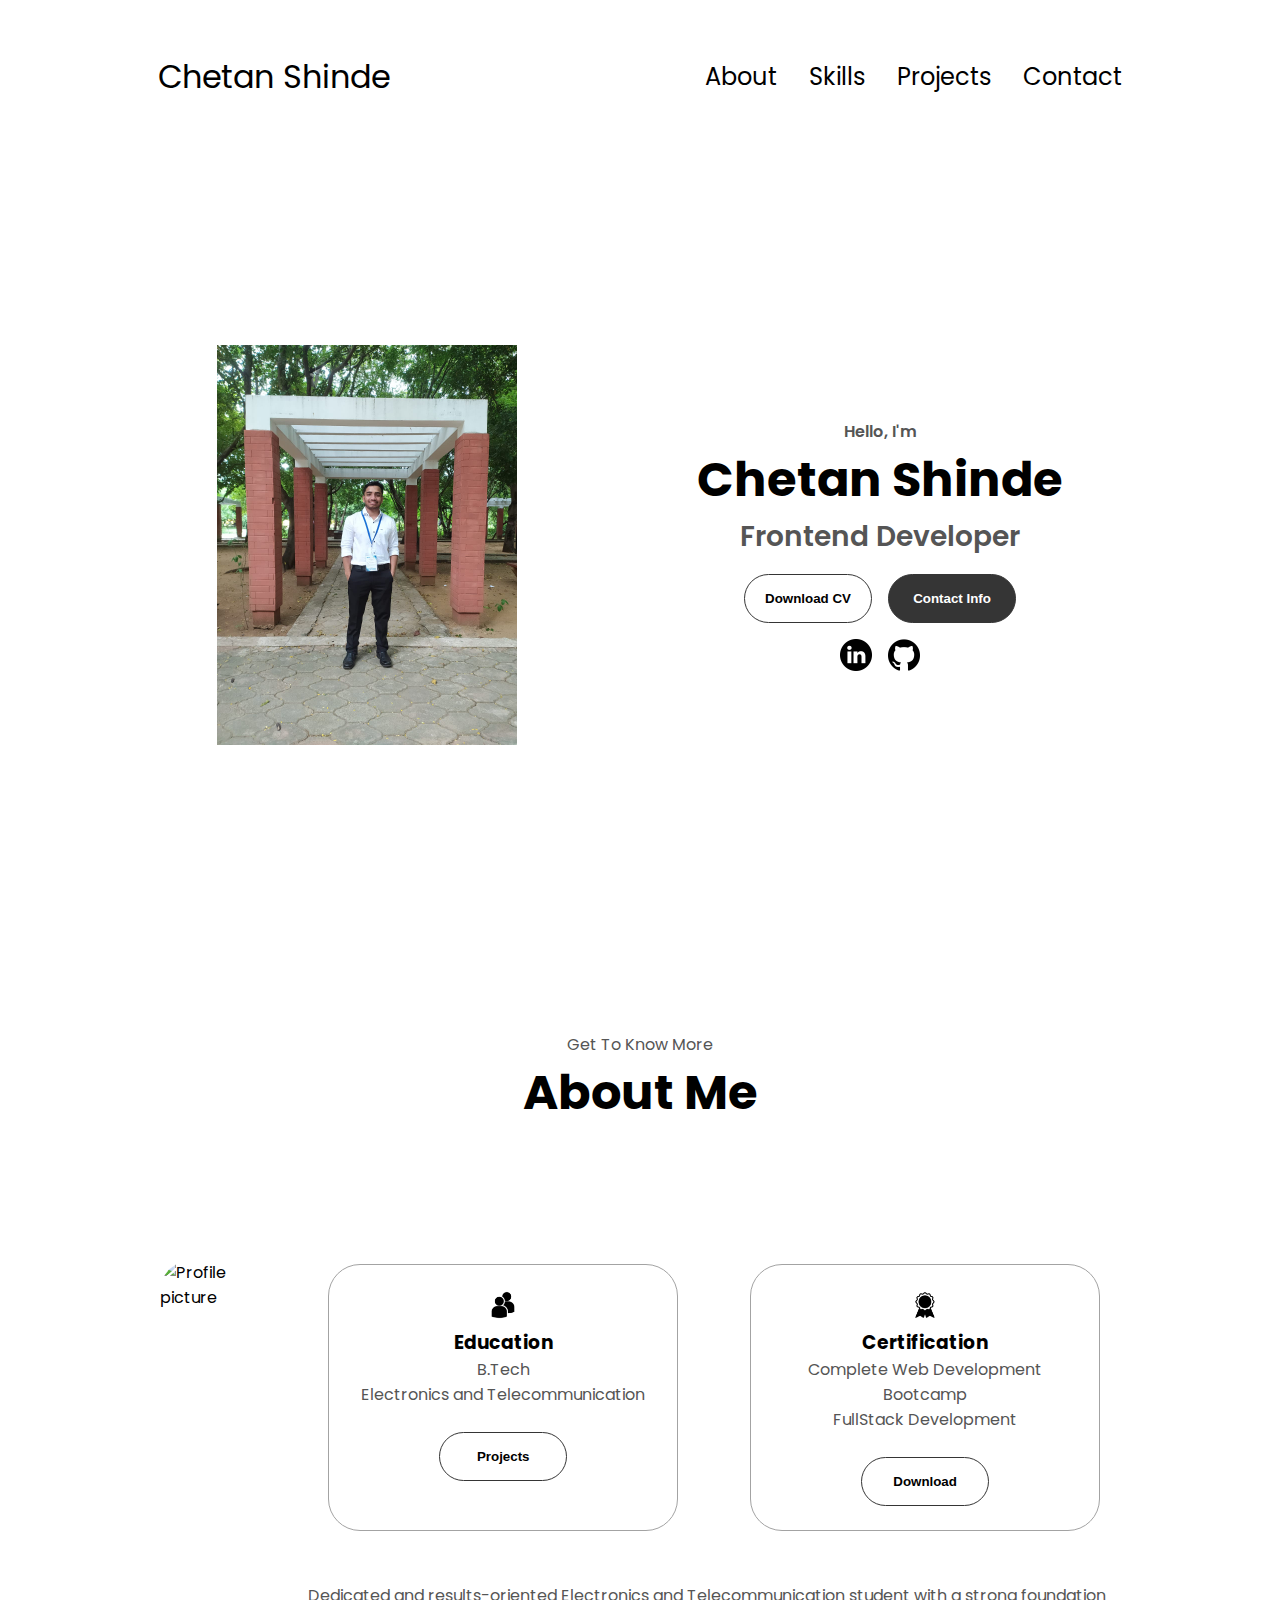
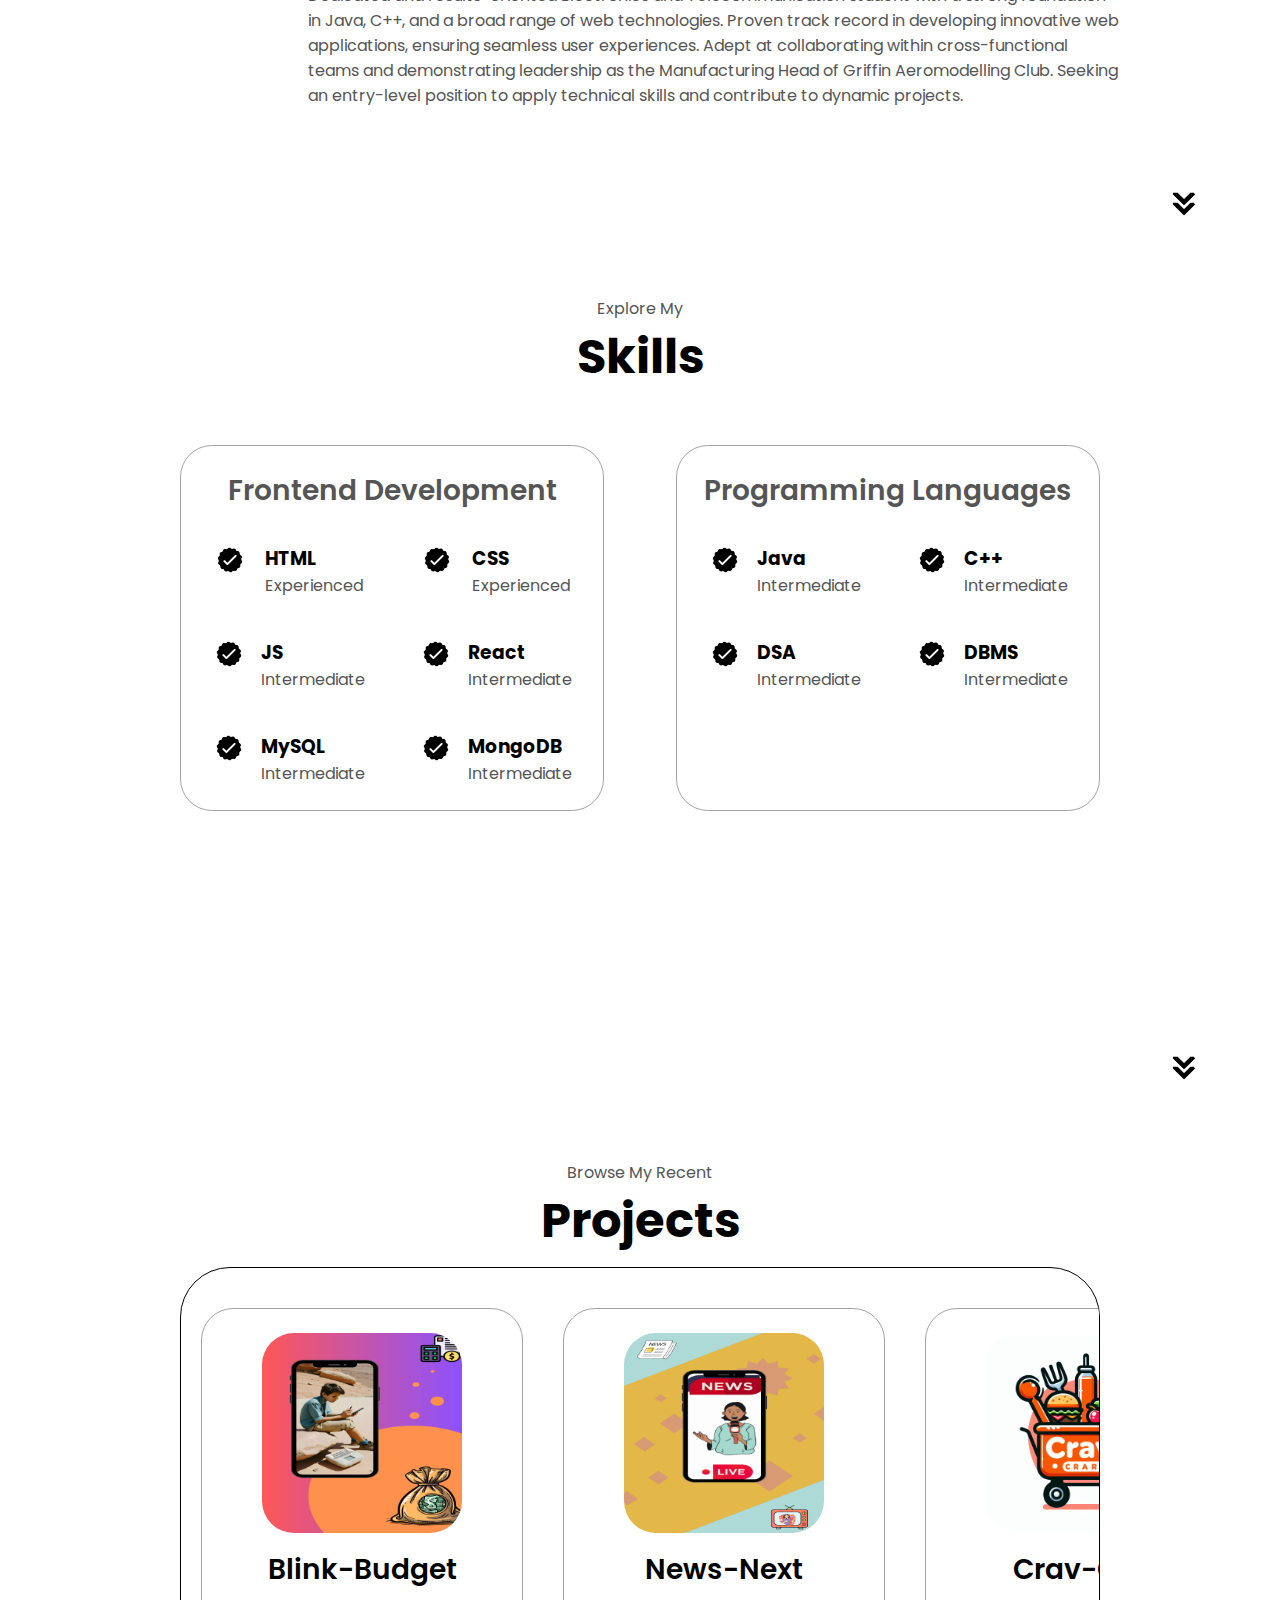
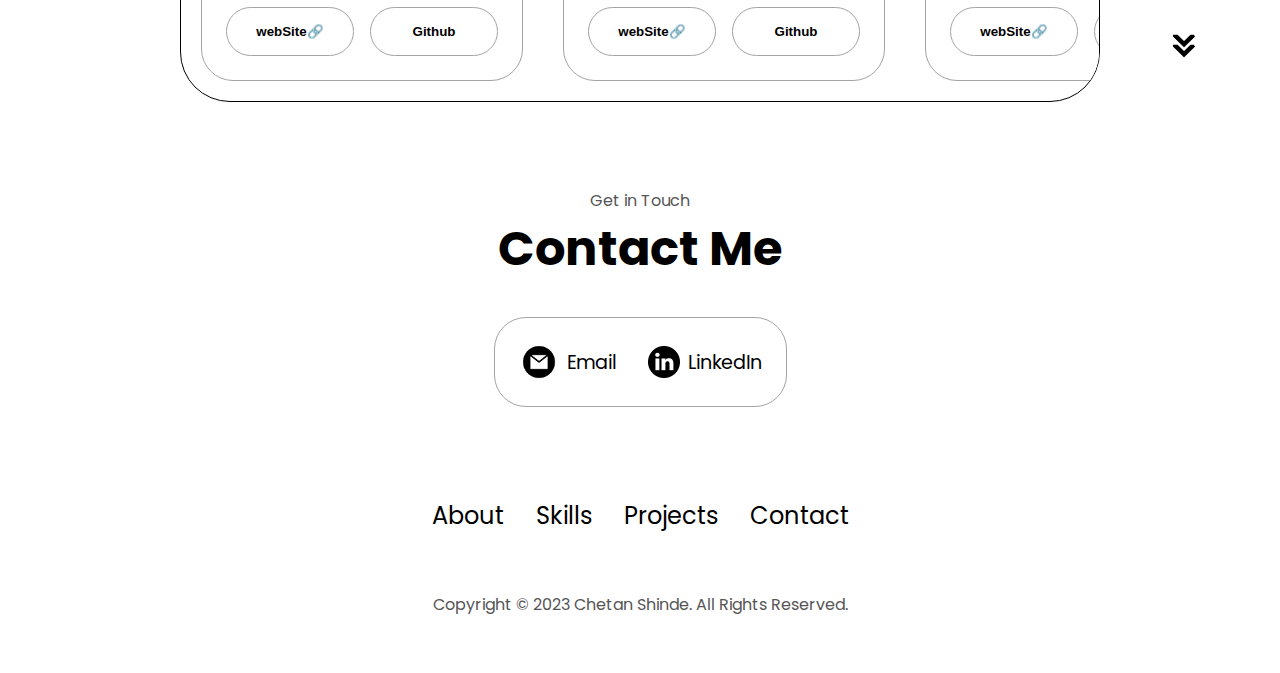
==== commit 0c42b0cb: "solve the issue in project section. Fixed the Styling in project section" ====
--- a/index.html
+++ b/index.html
@@ -39,7 +39,7 @@
         </div>
       </div>
     </nav>
-    <section id="profile">
+    <section  id="profile">
       <div class="section__pic-container">
         <img src="./assets/profile-pic1.jpg" alt="Chetan Shinde profile picture" />
       </div>
@@ -76,7 +76,7 @@
     </section>
 
 
-    <section id="about">
+    <section  id="about">
       <p class="section__text__p1">Get To Know More</p>
       <h1 class="title">About Me</h1>
       <div class="section-container">
@@ -145,7 +145,7 @@
     </section>
 
 
-    <section id="experience">
+    <section   id="experience">
       <p class="section__text__p1">Explore My</p>
       <h1 class="title">Skills</h1>
       <div class="experience-details-container">
@@ -282,13 +282,14 @@
       />
     </section>
 
-    <section id="projects">
+    <section  id="projects">
       <p class="section__text__p1">Browse My Recent</p>
       <h1 class="title">Projects</h1>
 
       <div class="project-grid">
         <div class="project-grid-child">
-          <div class="details-container color-container ">
+
+          <div class="details-container">
             <div class="article-container">
               <img
                 src="./assets/resize2.png"
@@ -318,8 +319,7 @@
               </button> -->
             </div>
           </div>
-          
-          <div class="details-container color-container">
+          <div class="details-container ">
             <div class="article-container">
               <img
                 src="./assets/resize1.png"
@@ -349,7 +349,7 @@
               </button> -->
             </div>
           </div>
-          <div class="details-container color-container">
+          <div class="details-container ">
             <div class="article-container">
               <img
                 src="./assets/logo2.jpg"
@@ -379,7 +379,7 @@
               </button> -->
             </div>
           </div>
-          <div class="details-container color-container">
+          <div class="details-container ">
             <div class="article-container">
               <img
                 src="./assets/weather_app2.png"
@@ -409,7 +409,7 @@
               </button> -->
             </div>
           </div>
-          <div class="details-container color-container">
+          <div class="details-container ">
             <div class="article-container">
               <img
                 src="./assets/images (1).png"
@@ -439,7 +439,37 @@
               </button> -->
             </div>
           </div>
-          <div class="details-container color-container">
+          <div class="details-container ">
+            <div class="article-container">
+              <img
+                src="./assets/college Explorer.jpeg"
+                alt="Project 3"
+                class="project-img"
+              />
+            </div>
+            <h2 class="experience-sub-title project-title">College-Explore</h2>
+            <div class="btn-container">r
+              <button
+                class="btn btn-color-2 project-btn"
+                onclick="location.href='https://studenthelper.netlify.app/'"
+              >
+                webSite🔗
+              </button>
+              <button
+                class="btn btn-color-2 project-btn"
+                onclick="location.href='https://github.com/Chetan51423/Student-helper.in'"
+              >
+                Github
+              </button>
+              <!-- <button
+                class="btn btn-color-2 project-btn"
+                onclick="location.href='https://github.com/'"
+              >
+                Live Demo
+              </button> -->
+            </div>
+          </div>
+          <div class="details-container ">
             <div class="article-container">
               <img
                 src="./assets/project-2.png"
@@ -447,36 +477,6 @@
                 class="project-img"
               />
             </div>
-            <h2 class="experience-sub-title project-title">College-Explore</h2>
-            <div class="btn-container">r
-              <button
-                class="btn btn-color-2 project-btn"
-                onclick="location.href='https://studenthelper.netlify.app/'"
-              >
-                webSite🔗
-              </button>
-              <button
-                class="btn btn-color-2 project-btn"
-                onclick="location.href='https://github.com/Chetan51423/Student-helper.in'"
-              >
-                Github
-              </button>
-              <!-- <button
-                class="btn btn-color-2 project-btn"
-                onclick="location.href='https://github.com/'"
-              >
-                Live Demo
-              </button> -->
-            </div>
-          </div>
-          <div class="details-container color-container">
-            <div class="article-container">
-              <img
-                src="./assets/project-2.png"
-                alt="Project 3"
-                class="project-img"
-              />
-            </div>
             <h2 class="experience-sub-title project-title">Easy-Payroll</h2>
             <div class="btn-container">
               <button
@@ -499,10 +499,10 @@
               </button> -->
             </div>
           </div>
-          
-          
-        </div>
-      </div>    
+             
+        </div>
+      </div> 
+             
       <img
         src="./assets/arrow.png"
         alt="Arrow icon"
@@ -510,7 +510,7 @@
         onclick="location.href='./#contact'"
       />
     </section>
-    <section id="contact">
+    <section class="section_" id="contact">
       <p class="section__text__p1">Get in Touch</p>
       <h1 class="title">Contact Me</h1>
       <div class="contact-info-upper-container">
--- a/style.css
+++ b/style.css
@@ -281,7 +281,10 @@
   flex-direction: column;
 }
 
-.about-containers,
+.about-containers
+{
+  display: flex;
+}
 .about-details-container {
   display: flex;
 }
@@ -298,14 +301,20 @@
 
 .details-container {
   padding: 1.5rem;
+  
   flex: 1;
   background: white;
   border-radius: 2rem;
   border: rgb(53, 53, 53) 0.1rem solid;
   border-color: rgb(163, 163, 163);
   text-align: center;
-}
-
+  margin: 20px;
+}
+.project-img {
+  border-radius: 2rem;
+  width: 200px;
+  height: 200px;
+}
 
 
 .section-container {
@@ -376,11 +385,7 @@
   box-shadow: 6px 6px 6px 6px rgba(0, 0, 0, 0.2);;
 } */
 
-.project-img {
-  border-radius: 2rem;
-  width: 50%;
-  height: 50%;
-}
+
 
 .project-title {
   margin: 1rem;
@@ -445,9 +450,10 @@
 footer p {
   text-align: center;
 }
-
-
-
+.section_
+{
+  margin-top: 50px;
+}
 .project-grid-child
 {
   display: flex;
